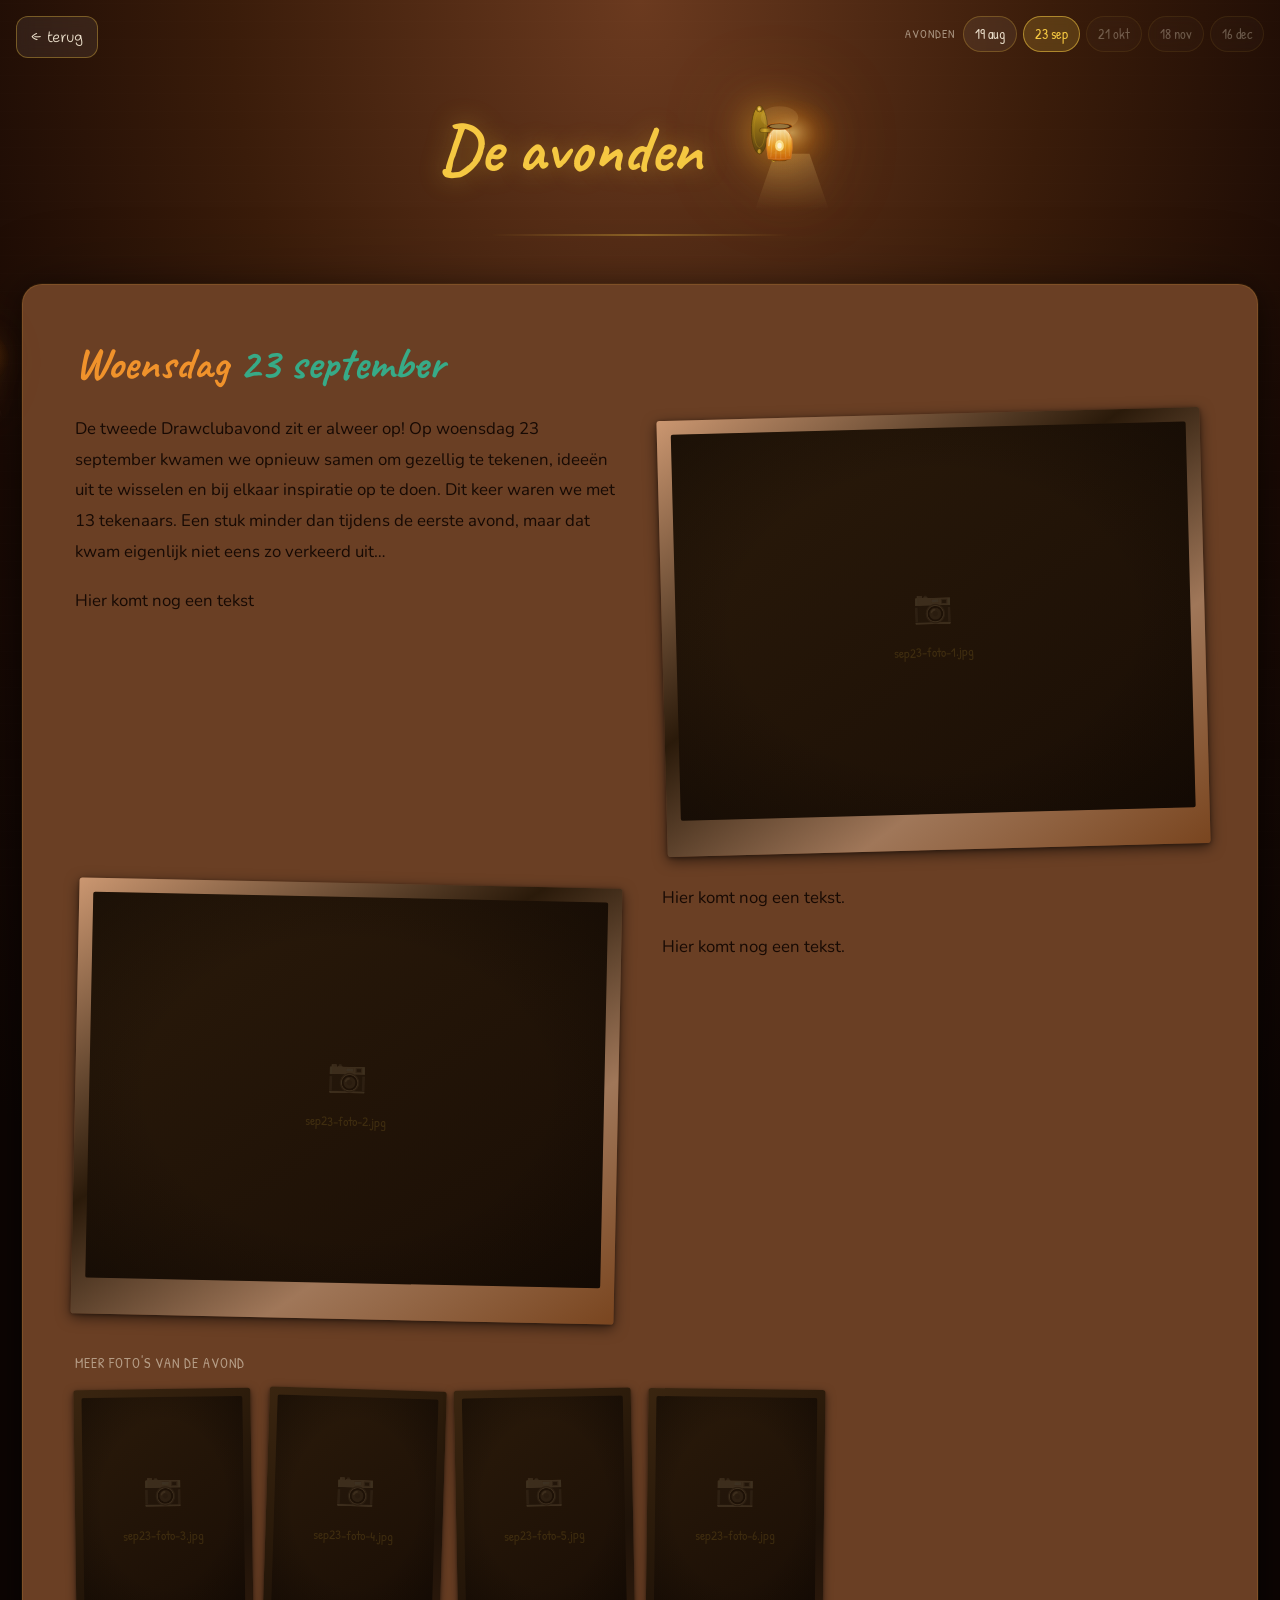
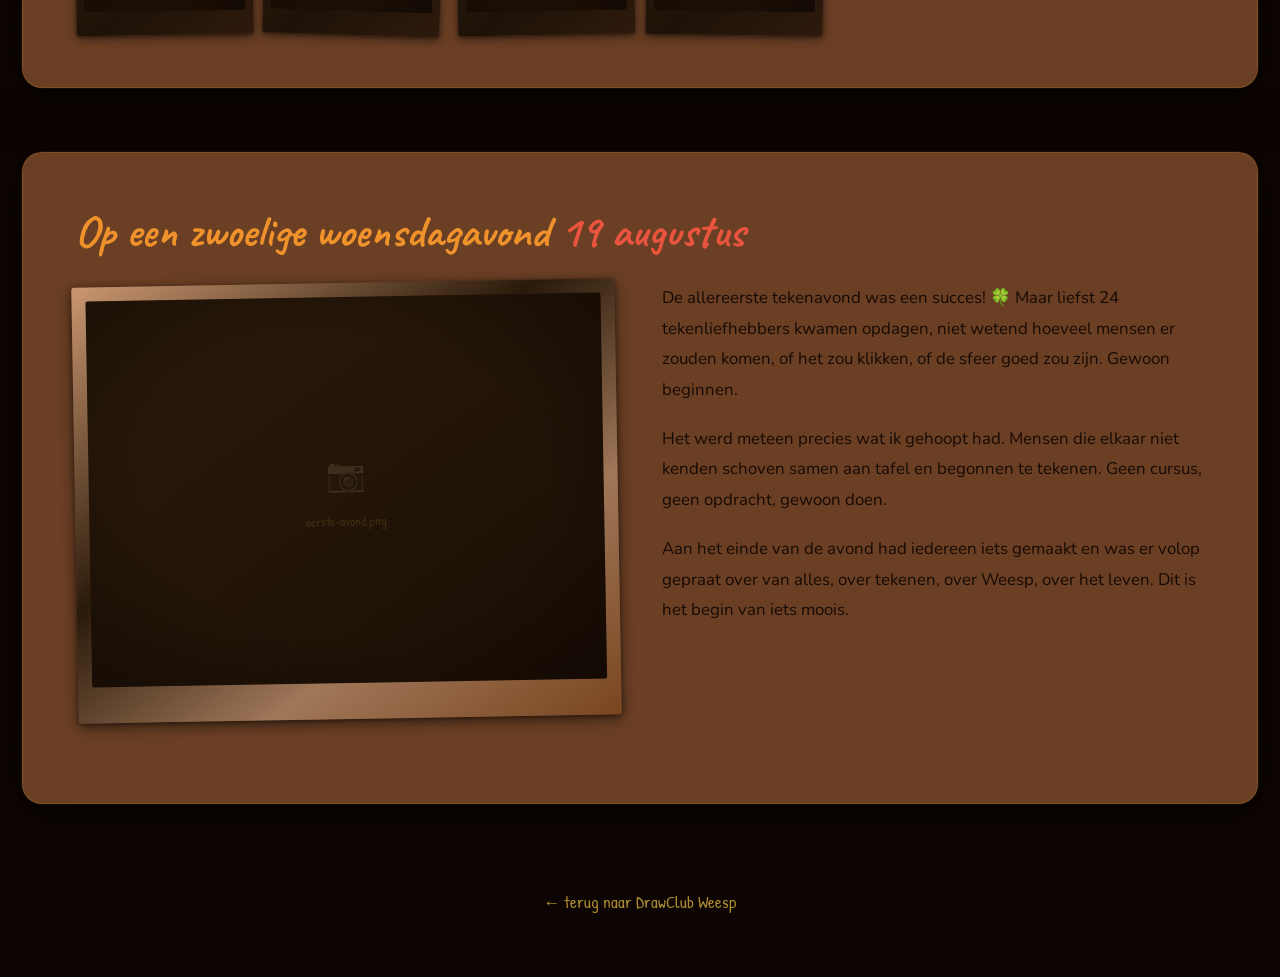
==== avonden.html @ 23e39ab0 "tekst effe niet publish" ====
<!DOCTYPE html>
<html lang="nl">
<head>
  <meta charset="utf-8">
  <meta name="viewport" content="width=device-width, initial-scale=1">
  <title>De avonden — DrawClub Weesp</title>
  <link rel="preconnect" href="https://fonts.googleapis.com">
  <link rel="preconnect" href="https://fonts.gstatic.com" crossorigin>
  <link href="https://fonts.googleapis.com/css2?family=Caveat:wght@500;600;700&family=Patrick+Hand&family=Nunito:wght@400;600;700;800&family=Shantell+Sans:wght@300;400;600&display=swap" rel="stylesheet">
  <link rel="stylesheet" href="style.css">
</head>
<body class="avonden-pagina">

  <!-- terugknop uiterste linkerbovenhoek -->
  <a class="terug-btn" href="index.html">← terug</a>

  <!-- datum-navigatie rechtsboven -->
  <nav class="datum-nav" aria-label="Navigeer naar avond">
    <div class="datum-nav-label">avonden</div>
    <a class="datum-chip" href="#avond-aug19">19 aug</a>
    <a class="datum-chip actief" href="#avond-sep23">23 sep</a>
    <a class="datum-chip toekomst" href="#">21 okt</a>
    <a class="datum-chip toekomst" href="#">18 nov</a>
    <a class="datum-chip toekomst" href="#">16 dec</a>
  </nav>

  <!-- paginakop: titel links, lamp rechts -->
  <div class="wrap">
    <div class="pagina-kop">
      <div class="pagina-titel">
        <h1>De avonden</h1>
      </div>
      <div class="muurlamp-wrap">
        <svg width="160" height="220" viewBox="0 0 160 220" aria-hidden="true" fill="none" xmlns="http://www.w3.org/2000/svg">
          <defs>
            <radialGradient id="gloed" cx="50%" cy="45%" r="55%">
              <stop offset="0%"  stop-color="#FFD580" stop-opacity=".55"/>
              <stop offset="50%" stop-color="#C8640A" stop-opacity=".18"/>
              <stop offset="100%" stop-color="#6B2800" stop-opacity="0"/>
            </radialGradient>
            <linearGradient id="ambertop" x1="0" y1="0" x2="0" y2="1">
              <stop offset="0%"  stop-color="#FFF4CC" stop-opacity=".92"/>
              <stop offset="60%" stop-color="#F5A623" stop-opacity=".85"/>
              <stop offset="100%" stop-color="#C8640A" stop-opacity=".95"/>
            </linearGradient>
            <linearGradient id="messing" x1="0" y1="0" x2="1" y2="0">
              <stop offset="0%"  stop-color="#8B6914"/>
              <stop offset="40%" stop-color="#D4A82A"/>
              <stop offset="70%" stop-color="#A07820"/>
              <stop offset="100%" stop-color="#6B4F10"/>
            </linearGradient>
            <linearGradient id="messingV" x1="0" y1="0" x2="0" y2="1">
              <stop offset="0%"  stop-color="#C49A20"/>
              <stop offset="50%" stop-color="#8B6914"/>
              <stop offset="100%" stop-color="#5A4010"/>
            </linearGradient>
            <linearGradient id="bundel" x1="0" y1="0" x2="0" y2="1">
              <stop offset="0%"  stop-color="#FFD580" stop-opacity=".22"/>
              <stop offset="100%" stop-color="#FFD580" stop-opacity="0"/>
            </linearGradient>
            <filter id="glinstering" x="-10%" y="-10%" width="120%" height="120%">
              <feTurbulence type="fractalNoise" baseFrequency="0.9 0.4" numOctaves="3" result="noise"/>
              <feDisplacementMap in="SourceGraphic" in2="noise" scale="1.5" xChannelSelector="R" yChannelSelector="G"/>
            </filter>
          </defs>
          <ellipse cx="80" cy="90" rx="72" ry="58" fill="url(#gloed)" opacity=".9"/>
          <path d="M52 118 L20 210 L140 210 L108 118 Z" fill="url(#bundel)"/>
          <ellipse cx="28" cy="80" rx="13" ry="38" fill="url(#messingV)" stroke="#5A3E0A" stroke-width="1.2"/>
          <ellipse cx="28" cy="80" rx="9" ry="28" fill="none" stroke="#C49A20" stroke-width=".8" opacity=".6"/>
          <circle cx="28" cy="46" r="5" fill="url(#messing)" stroke="#5A3E0A" stroke-width="1"/>
          <circle cx="28" cy="46" r="2.5" fill="#FFD580" opacity=".7"/>
          <circle cx="28" cy="114" r="4" fill="url(#messing)" stroke="#5A3E0A" stroke-width="1"/>
          <rect x="28" y="77" width="22" height="7" rx="3.5" fill="url(#messing)" stroke="#5A3E0A" stroke-width=".8"/>
          <path d="M50 80 C62 80, 70 88, 70 100 C70 112, 62 118, 55 118" stroke="url(#messing)" stroke-width="8" stroke-linecap="round" fill="none"/>
          <path d="M50 80 C62 80, 70 88, 70 100 C70 112, 62 118, 55 118" stroke="#C49A20" stroke-width="3" stroke-linecap="round" fill="none" opacity=".5"/>
          <path d="M55 118 C50 118, 46 122, 48 126 C50 130, 56 128, 55 124" stroke="url(#messing)" stroke-width="5" stroke-linecap="round" fill="none"/>
          <rect x="48" y="115" width="24" height="14" rx="4" fill="url(#messingV)" stroke="#5A3E0A" stroke-width="1.2"/>
          <rect x="52" y="118" width="6" height="8" rx="1.5" fill="#A07820" opacity=".7"/>
          <rect x="62" y="118" width="6" height="8" rx="1.5" fill="#A07820" opacity=".7"/>
          <path d="M44 118 Q60 122 76 118 L78 126 Q60 132 42 126 Z" fill="#C8640A" stroke="#8B3E00" stroke-width=".8"/>
          <path d="M42 126 Q38 108, 40 94 Q45 78, 60 74 Q75 78, 80 94 Q82 108, 78 126 Z" fill="url(#ambertop)" stroke="#C8640A" stroke-width="1.2"/>
          <path d="M42 126 Q38 108, 40 94 Q45 78, 60 74 Q75 78, 80 94 Q82 108, 78 126 Z" fill="none" stroke="rgba(255,255,255,.25)" stroke-width=".6" filter="url(#glinstering)"/>
          <line x1="50" y1="76" x2="46" y2="124" stroke="rgba(255,255,255,.18)" stroke-width="1.2"/>
          <line x1="56" y1="74" x2="54" y2="126" stroke="rgba(255,255,255,.22)" stroke-width="1.2"/>
          <line x1="62" y1="74" x2="62" y2="126" stroke="rgba(255,255,255,.18)" stroke-width="1.2"/>
          <line x1="68" y1="75" x2="70" y2="125" stroke="rgba(255,255,255,.15)" stroke-width="1.2"/>
          <line x1="74" y1="78" x2="76" y2="122" stroke="rgba(255,255,255,.12)" stroke-width="1.2"/>
          <path d="M43 105 Q44 95 46 88" stroke="rgba(255,255,255,.45)" stroke-width="2" stroke-linecap="round"/>
          <ellipse cx="60" cy="105" rx="7" ry="9" fill="#FFF0A0" opacity=".75"/>
          <ellipse cx="60" cy="105" rx="3.5" ry="4.5" fill="#FFFFFF" opacity=".6"/>
          <ellipse cx="60" cy="74" rx="20" ry="5" fill="#3A1800" stroke="#C8640A" stroke-width="1"/>
          <ellipse cx="60" cy="74" rx="16" ry="3.5" fill="#FFE080" opacity=".4"/>
          <ellipse cx="60" cy="60" rx="30" ry="18" fill="#FFD580" opacity=".12"/>
        </svg>
      </div>
    </div>
  </div>
  <span class="divider"></span>

  <!-- ===== AVONDEN ===== -->
  <div class="wrap">

    <!-- ---- Avond 2: 23 september 2026 ---- -->
    <article class="avond-kaart" id="avond-sep23">

      <!-- zijlamp naast de kaart (buiten het vlak, alleen breed scherm) -->
      <div class="zijlamp">
        <svg width="120" height="165" viewBox="0 0 160 220" aria-hidden="true" fill="none" xmlns="http://www.w3.org/2000/svg">
          <defs>
            <radialGradient id="gloed2" cx="50%" cy="45%" r="55%">
              <stop offset="0%"  stop-color="#FFD580" stop-opacity=".5"/>
              <stop offset="50%" stop-color="#C8640A" stop-opacity=".16"/>
              <stop offset="100%" stop-color="#6B2800" stop-opacity="0"/>
            </radialGradient>
            <linearGradient id="ambertop2" x1="0" y1="0" x2="0" y2="1">
              <stop offset="0%"  stop-color="#FFF4CC" stop-opacity=".92"/>
              <stop offset="60%" stop-color="#F5A623" stop-opacity=".85"/>
              <stop offset="100%" stop-color="#C8640A" stop-opacity=".95"/>
            </linearGradient>
            <linearGradient id="messing2" x1="0" y1="0" x2="1" y2="0">
              <stop offset="0%"  stop-color="#8B6914"/>
              <stop offset="40%" stop-color="#D4A82A"/>
              <stop offset="70%" stop-color="#A07820"/>
              <stop offset="100%" stop-color="#6B4F10"/>
            </linearGradient>
            <linearGradient id="messingV2" x1="0" y1="0" x2="0" y2="1">
              <stop offset="0%"  stop-color="#C49A20"/>
              <stop offset="50%" stop-color="#8B6914"/>
              <stop offset="100%" stop-color="#5A4010"/>
            </linearGradient>
            <linearGradient id="bundel2" x1="0" y1="0" x2="0" y2="1">
              <stop offset="0%"  stop-color="#FFD580" stop-opacity=".2"/>
              <stop offset="100%" stop-color="#FFD580" stop-opacity="0"/>
            </linearGradient>
          </defs>
          <ellipse cx="80" cy="90" rx="72" ry="58" fill="url(#gloed2)" opacity=".9"/>
          <path d="M52 118 L20 210 L140 210 L108 118 Z" fill="url(#bundel2)"/>
          <ellipse cx="28" cy="80" rx="13" ry="38" fill="url(#messingV2)" stroke="#5A3E0A" stroke-width="1.2"/>
          <ellipse cx="28" cy="80" rx="9" ry="28" fill="none" stroke="#C49A20" stroke-width=".8" opacity=".6"/>
          <circle cx="28" cy="46" r="5" fill="url(#messing2)" stroke="#5A3E0A" stroke-width="1"/>
          <circle cx="28" cy="46" r="2.5" fill="#FFD580" opacity=".7"/>
          <circle cx="28" cy="114" r="4" fill="url(#messing2)" stroke="#5A3E0A" stroke-width="1"/>
          <rect x="28" y="77" width="22" height="7" rx="3.5" fill="url(#messing2)" stroke="#5A3E0A" stroke-width=".8"/>
          <path d="M50 80 C62 80, 70 88, 70 100 C70 112, 62 118, 55 118" stroke="url(#messing2)" stroke-width="8" stroke-linecap="round" fill="none"/>
          <path d="M50 80 C62 80, 70 88, 70 100 C70 112, 62 118, 55 118" stroke="#C49A20" stroke-width="3" stroke-linecap="round" fill="none" opacity=".5"/>
          <path d="M55 118 C50 118, 46 122, 48 126 C50 130, 56 128, 55 124" stroke="url(#messing2)" stroke-width="5" stroke-linecap="round" fill="none"/>
          <rect x="48" y="115" width="24" height="14" rx="4" fill="url(#messingV2)" stroke="#5A3E0A" stroke-width="1.2"/>
          <rect x="52" y="118" width="6" height="8" rx="1.5" fill="#A07820" opacity=".7"/>
          <rect x="62" y="118" width="6" height="8" rx="1.5" fill="#A07820" opacity=".7"/>
          <path d="M44 118 Q60 122 76 118 L78 126 Q60 132 42 126 Z" fill="#C8640A" stroke="#8B3E00" stroke-width=".8"/>
          <path d="M42 126 Q38 108, 40 94 Q45 78, 60 74 Q75 78, 80 94 Q82 108, 78 126 Z" fill="url(#ambertop2)" stroke="#C8640A" stroke-width="1.2"/>
          <line x1="50" y1="76" x2="46" y2="124" stroke="rgba(255,255,255,.18)" stroke-width="1.2"/>
          <line x1="56" y1="74" x2="54" y2="126" stroke="rgba(255,255,255,.22)" stroke-width="1.2"/>
          <line x1="62" y1="74" x2="62" y2="126" stroke="rgba(255,255,255,.18)" stroke-width="1.2"/>
          <line x1="68" y1="75" x2="70" y2="125" stroke="rgba(255,255,255,.15)" stroke-width="1.2"/>
          <path d="M43 105 Q44 95 46 88" stroke="rgba(255,255,255,.45)" stroke-width="2" stroke-linecap="round"/>
          <ellipse cx="60" cy="105" rx="7" ry="9" fill="#FFF0A0" opacity=".75"/>
          <ellipse cx="60" cy="105" rx="3.5" ry="4.5" fill="#FFFFFF" opacity=".6"/>
          <ellipse cx="60" cy="74" rx="20" ry="5" fill="#3A1800" stroke="#C8640A" stroke-width="1"/>
          <ellipse cx="60" cy="74" rx="16" ry="3.5" fill="#FFE080" opacity=".4"/>
          <ellipse cx="60" cy="60" rx="30" ry="18" fill="#FFD580" opacity=".12"/>
        </svg>
      </div>

      <h2 class="avond-datum">Woensdag <span style="color:#37AA87">23 september</span></h2>

      <!-- tekst links, foto rechts -->
      <div class="avond-rij foto-rechts">
        <div class="avond-tekst">
          <p>De tweede Drawclubavond zit er alweer op! Op woensdag 23 september kwamen we opnieuw samen om gezellig te tekenen, ideeën uit te wisselen en bij elkaar inspiratie op te doen. Dit keer waren we met 13 tekenaars. Een stuk minder dan tijdens de eerste avond, maar dat kwam eigenlijk niet eens zo verkeerd uit…</p>
          <p>Hier komt nog een tekst</p>
        </div>
        <div class="avond-foto-wrap" style="--r:-1.5deg">
          <div class="avond-foto-slot">
            <!-- <img src="afbeeldingen/sep23-foto-1.jpg" alt="23 september"> -->
            <span class="ph-icon">📷</span>
            <span class="ph-label">sep23-foto-1.jpg</span>
          </div>
        </div>
      </div>

      <!-- foto links, tekst rechts -->
      <div class="avond-rij foto-links">
        <div class="avond-foto-wrap" style="--r:1.2deg">
          <div class="avond-foto-slot">
            <!-- <img src="afbeeldingen/sep23-foto-2.jpg" alt="23 september"> -->
            <span class="ph-icon">📷</span>
            <span class="ph-label">sep23-foto-2.jpg</span>
          </div>
        </div>
        <div class="avond-tekst">
          <p>Hier komt nog een tekst.</p>
          <p>Hier komt nog een tekst.</p>
        </div>
      </div>

      <!-- extra foto's onderaan -->
      <div class="fotos-titel">meer foto's van de avond</div>
      <div class="fotos-grid">
        <div class="foto-wrap" style="--r:-0.8deg">
          <div class="foto-slot">
            <!-- <img src="afbeeldingen/sep23-foto-3.jpg" alt="Foto 3"> -->
            <span class="ph-icon">📷</span><span class="ph-label">sep23-foto-3.jpg</span>
          </div>
        </div>
        <div class="foto-wrap" style="--r:1.8deg">
          <div class="foto-slot">
            <!-- <img src="afbeeldingen/sep23-foto-4.jpg" alt="Foto 4"> -->
            <span class="ph-icon">📷</span><span class="ph-label">sep23-foto-4.jpg</span>
          </div>
        </div>
        <div class="foto-wrap" style="--r:-1.1deg">
          <div class="foto-slot">
            <!-- <img src="afbeeldingen/sep23-foto-5.jpg" alt="Foto 5"> -->
            <span class="ph-icon">📷</span><span class="ph-label">sep23-foto-5.jpg</span>
          </div>
        </div>
        <div class="foto-wrap" style="--r:0.7deg">
          <div class="foto-slot">
            <!-- <img src="afbeeldingen/sep23-foto-6.jpg" alt="Foto 6"> -->
            <span class="ph-icon">📷</span><span class="ph-label">sep23-foto-6.jpg</span>
          </div>
        </div>
      </div>
    </article>

    <!-- ---- Avond 1: 19 augustus 2026 ---- -->
    <article class="avond-kaart" id="avond-aug19">

      <h2 class="avond-datum">Op een zwoelige woensdagavond <span class="datum-accent">19 augustus</span></h2>

      <!-- foto links, tekst rechts -->
      <div class="avond-rij foto-links">
        <div class="avond-foto-wrap" style="--r:-1deg">
          <div class="avond-foto-slot">
            <!-- <img src="afbeeldingen/eerste-avond.png" alt="De eerste tekenavond"> -->
            <span class="ph-icon">📷</span>
            <span class="ph-label">eerste-avond.png</span>
          </div>
        </div>
        <div class="avond-tekst">
          <p>De allereerste tekenavond was een succes! 🍀 Maar liefst 24 tekenliefhebbers kwamen opdagen, niet wetend hoeveel mensen er zouden komen, of het zou klikken, of de sfeer goed zou zijn. Gewoon beginnen.</p>
          <p>Het werd meteen precies wat ik gehoopt had. Mensen die elkaar niet kenden schoven samen aan tafel en begonnen te tekenen. Geen cursus, geen opdracht, gewoon doen.</p>
          <p>Aan het einde van de avond had iedereen iets gemaakt en was er volop gepraat over van alles, over tekenen, over Weesp, over het leven. Dit is het begin van iets moois.</p>
        </div>
      </div>

    </article>

  </div><!-- /wrap -->

  <footer>
    <a href="index.html">← terug naar DrawClub Weesp</a>
  </footer>

</body>
</html>
---- style.css ----
:root{
    --paper:#F2EEE4;
    --paper-sheet:#FBF8F1;
    --ink:#2A2622;
    --ink-soft:#5b534b;
    --tape:rgba(236,217,168,.62);
    --tape-edge:rgba(199,176,124,.55);
    --coral:#E8543E;
    --mustard:#F2B33D;
    --teal:#2FA39A;
    --blueberry:#4E63C8;
    --tafel:#7A4B21;
    --berry:#D8568C;
    --Weesperblauw:#0036A7;
    --shadow:0 10px 24px rgba(42,38,34,.14), 0 2px 6px rgba(42,38,34,.10);
  }

  *{box-sizing:border-box}
  html{scroll-behavior:smooth}
  body{
    margin:0;
    background:var(--paper);
    background-image:
      radial-gradient(circle at 1px 1px, rgba(42,38,34,.05) 1px, transparent 0);
    background-size:22px 22px;
    color:var(--ink);
    font-family:"Nunito",system-ui,sans-serif;
    font-size:18px;
    line-height:1.6;
    -webkit-font-smoothing:antialiased;
    overflow-x:hidden;
  }

  .wrap{max-width:1080px;margin:0 auto;padding:0 22px}

  /* ---------- hero ---------- */
  .hero{position:relative;padding:64px 0 40px;text-align:center}
  .eyebrow{
    font-family:"Patrick Hand",cursive;
    font-size:1.05rem;letter-spacing:.04em;color:var(--ink-soft);
    transform:rotate(-2deg);display:inline-block;margin-bottom:4px;
  }
  .title{
    font-family:"Caveat",cursive;
    font-weight:700;
    font-size:clamp(4rem,16vw,9rem);
    line-height:.9;
    margin:0;
    letter-spacing:-.01em;
  }
  .title .a{color:var(--coral)}
  .title .b{color:var(--ink)}
  .title .c{color:var(--teal)}
  .title .wsp{color:var(--Weesperblauw)}
  .tagline{
    font-family:"Nunito",sans-serif;font-weight:600;
    font-size:clamp(1.05rem,2.6vw,1.45rem);
    color:var(--ink-soft);
    max-width:60ch;margin:14px auto 0;padding-bottom:30px;
  }
  .tagline-18{
    font-family:"Shantell Sans",cursive;
    font-weight:600;
    font-variation-settings:"BNCE" 1, "INFM" 1;
    font-size:clamp(.95rem,2.2vw,1.25rem);
    color:var(--Weesperblauw);
    white-space:nowrap;
  }
  .scribble-underline{display:block;width:min(620px,88vw);height:18px;margin:6px auto 0}

  .cta-row{margin-top:0;display:flex;gap:14px;justify-content:center;flex-wrap:wrap}
  .btn{
    font-family:"Shantell Sans",cursive;font-size:1rem;font-variation-settings:"BNCE" 0,"INFM" 1;font-weight:300;
    border:2.5px solid var(--ink);
    background:var(--paper-sheet);
    color:var(--ink);
    padding:9px 16px;border-radius:14px;cursor:pointer;
    box-shadow:3px 3px 0 var(--ink);
    transition:transform .12s ease, box-shadow .12s ease;
    text-decoration:none;display:inline-block;
  }
  .btn:hover,.btn:focus-visible{transform:translate(-2px,-2px);box-shadow:5px 5px 0 var(--ink);outline:none}
  .btn:active{transform:translate(1px,1px);box-shadow:1px 1px 0 var(--ink)}
  .btn.fill{background:var(--mustard)}
  .btn.fill-mustard{background:var(--mustard);color:var(--ink)}
  .btn.fill-teal{background:var(--teal);color:var(--paper-sheet);border-color:var(--ink)}
  .btn.fill-tafel{background:var(--tafel);color:#FBF8F1;border-color:#3D2208;box-shadow:3px 3px 0 #3D2208}

  /* floating doodles around hero */
  .doodle{position:absolute;pointer-events:none;opacity:.92;height:auto;filter:drop-shadow(2px 3px 0 rgba(42,38,34,.10))}
  .d1{top:38px;left:4%;width:96px;transform:rotate(-8deg)}
  .d2{top:90px;right:5%;width:104px;transform:rotate(9deg)}
  .d3{top:240px;left:7%;width:86px;transform:rotate(6deg)}
  .d4{top:210px;right:8%;width:92px;transform:rotate(-7deg)}
  .d5{top:420px;left:14%;width:70px;transform:rotate(-14deg)}
  .d6{top:430px;right:15%;width:78px;transform:rotate(11deg)}
  @media(max-width:760px){
    .d3,.d4,.d5,.d6{display:none}
    .d1{width:64px;top:14px;left:2%}
    .d2{width:70px;top:30px;right:2%}
  }

  /* ---------- de avond ---------- */
  .avond{position:relative;margin:46px 0 10px}
  .card-note{
    background:var(--paper-sheet);
    border:2px solid var(--ink);
    border-radius:18px;
    box-shadow:var(--shadow);
    padding:30px clamp(20px,4vw,44px);
    position:relative;
  }
  .card-note::before{
    content:"";position:absolute;left:50%;top:-15px;transform:translateX(-50%) rotate(-3deg);
    width:120px;height:30px;background:var(--tape);border:1px dashed var(--tape-edge);border-radius:3px;
  }
  /* de oude kaart als achtergrond van "De avond" (lichte sluier = leesbaar) */
  .avond h2{
    font-family:"Caveat",cursive;font-weight:700;font-size:clamp(2.4rem,6vw,3.4rem);
    margin:.1em 0 .1em;text-align:center;
  }
  .avond p.lead{text-align:center;max-width:46ch;margin:0 auto 22px;color:var(--ink-soft);font-weight:600}
  .facts{display:grid;grid-template-columns:repeat(3,1fr);gap:18px;margin-top:10px;align-items:stretch}
  .facts.facts-2{grid-template-columns:repeat(2,1fr)}
  @media(max-width:768px){.facts.facts-2{grid-template-columns:1fr}}
  .cta-row .btn:last-child{flex-basis:100%;text-align:center}
  .fact{
    border:2px dashed var(--ink);border-radius:16px;padding:20px 18px 18px;background:var(--paper);
    transform:rotate(var(--rot,0deg));display:flex;flex-direction:column;
  }
  .fact:nth-child(1){--rot:-1deg}
  .fact:nth-child(2){--rot:.6deg}
  .fact:nth-child(3){--rot:-.6deg}
  .fact .ico{font-size:1.8rem;line-height:1}
  .ico-img{display:block;width:48px;height:48px;object-fit:contain}
  .fact .note{font-family:"Patrick Hand",cursive;color:var(--ink-soft);font-size:1rem;margin-top:4px}
  .fact h3{font-family:"Patrick Hand",cursive;font-size:1.45rem;margin:8px 0 4px}
  .fact .val{font-weight:800;font-size:1.1rem}
  .fact .next{font-family:"Patrick Hand",cursive;font-size:1rem;color:var(--coral);margin-top:6px}
  .fact .hint{font-size:.84rem;color:var(--ink-soft);margin-top:auto;padding-top:10px}

  /* foto-vlak in Waar en Meenemen */
  .fact-foto{display:block;width:100%;height:auto;border-radius:10px;margin:12px 0 4px}

  /* ---------- compacte kalender (past in het vakje) ---------- */
  .cal{width:100%;margin:12px auto 2px}
  .cal-head{display:flex;align-items:center;justify-content:space-between;margin-bottom:6px}
  .cal-title{font-family:"Patrick Hand",cursive;font-size:1rem;text-transform:capitalize}
  .cal-nav{
    font-family:"Patrick Hand",cursive;font-size:1rem;line-height:1;
    width:26px;height:26px;border:2px solid var(--ink);border-radius:8px;background:var(--paper);
    cursor:pointer;color:var(--ink);padding:0;
  }
  .cal-nav:hover,.cal-nav:focus-visible{background:var(--mustard);outline:none}
  .cal-grid{display:grid;grid-template-columns:repeat(7,1fr);gap:2px}
  .cal-dow{font-family:"Nunito";font-weight:700;font-size:.6rem;text-transform:uppercase;
    color:var(--ink-soft);text-align:center;padding-bottom:1px}
  .cal-cell{
    aspect-ratio:1/1;display:grid;place-items:center;font-weight:700;font-size:.72rem;
    border-radius:50%;color:var(--ink);
  }
  .cal-cell.blank{visibility:hidden}
  .cal-cell.club{color:var(--ink);background:url("afbeeldingen/cirkel.svg") center/100% no-repeat, rgba(232,84,62,.18)}
  .cal-cell.today{background:url("afbeeldingen/krans.svg") center/110% no-repeat;color:var(--ink)}
  .cal-cell.club.today{background:url("afbeeldingen/krans.svg") center/110% no-repeat, url("afbeeldingen/cirkel.svg") center/100% no-repeat, rgba(232,84,62,.18)}
  .cal-legend{display:flex;align-items:center;gap:8px;margin-top:12px;
    font-family:"Patrick Hand",cursive;font-size:1.05rem;color:var(--ink-soft)}
  .cal-legend .dot-club{width:22px;height:22px;border-radius:50%;background:rgba(232,84,62,.20);border:2.5px solid var(--coral)}

  /* ---------- over Weesp ---------- */
  .weesp{margin:46px 0 10px}
  .weesp-card{
    position:relative;margin:0;border:2px solid var(--ink);border-radius:16px;overflow:hidden;
    box-shadow:var(--shadow);cursor:zoom-in;
    /* de hele kaart blijft zichtbaar (contain); lege randen krijgen de papierkleur */
    background:var(--paper) center/contain no-repeat;
    background-image:url("afbeeldingen/weesp-atlas-van-loon.jpg");
    min-height:clamp(420px,52vw,580px);
    display:flex;align-items:center;justify-content:center;
    padding:26px 20px 44px;
    transition:box-shadow .18s ease, transform .18s ease;
  }
  .weesp-card::before{
    content:"";position:absolute;left:50%;top:-13px;transform:translateX(-50%) rotate(-3deg);
    width:120px;height:26px;background:var(--tape);border:1px dashed var(--tape-edge);border-radius:3px;z-index:2;
  }
  .weesp-card:hover,.weesp-card:focus-visible{box-shadow:0 16px 34px rgba(42,38,34,.22);outline:none}
  .weesp-card:focus-visible{box-shadow:0 0 0 3px var(--coral),var(--shadow)}

  /* doorzichtig vlak achter de tekst, zodat alles leesbaar blijft */
  .weesp-overlay{
    position:relative;z-index:1;max-width:42ch;width:100%;
    background:rgba(251,248,241,.88);
    border:2px solid var(--ink);border-radius:14px;
    box-shadow:0 6px 18px rgba(42,38,34,.18);
    padding:22px 24px 24px;text-align:center;
  }
  .weesp-head{display:flex;align-items:center;justify-content:center;gap:6px;flex-wrap:wrap}
  .weesp-head h2{font-family:"Caveat",cursive;font-weight:700;font-size:clamp(2.2rem,5.5vw,3.2rem);margin:0}
  .weesp-head .wp{color:var(--teal)}
  .b1355{width:150px;height:auto;flex:0 0 auto;margin-top:-4px}
  .weesp-text{margin:12px 0 0;color:var(--ink);font-weight:600}
  .weesp-cap{
    position:absolute;left:0;right:0;bottom:0;z-index:1;
    background:rgba(42,38,34,.55);color:var(--paper-sheet);
    font-family:"Patrick Hand",cursive;font-size:.9rem;text-align:center;padding:6px 10px;
  }
  @media(max-width:540px){ .b1355{width:120px} .weesp-overlay{padding:18px 16px 20px} }


  /* Waar?-sectietitel */
  .waar-sectie-titel{background:var(--paper);padding:22px 0 4px}
  .waar-hoofd{font-family:"Caveat",cursive;font-weight:700;font-size:clamp(2.4rem,6vw,3.4rem);
    text-align:center;margin:0;color:var(--coral)}

  /* ---------- volle-breedte plattegrond van Weesp ---------- */
  .kaart-vol{margin:0}
  .plattegrond{position:relative;margin:0;width:100%;line-height:0}
  .plattegrond img{display:block;width:100%;height:auto}
  .waar-adres{
    position:absolute;right:16%;top:42%;transform:translateY(-50%) rotate(-2deg);max-width:30%;
    background:rgba(251,248,241,.70);border:2px solid var(--ink);border-radius:10px;
    box-shadow:0 4px 14px rgba(42,38,34,.28);padding:8px 14px;line-height:1.3;
    font-family:"Patrick Hand",cursive;font-size:clamp(.8rem,1.9vw,1.35rem);color:var(--Weesperblauw);
  }
  .weesp-tekst{text-align:center;margin:26px auto 0;max-width:90ch;width:100%;padding:0 clamp(16px,4vw,60px)}
  .weesp-tekst h2{font-family:"Caveat",cursive;font-weight:700;font-size:clamp(2.2rem,6vw,3.2rem);margin:0 0 6px}
  .weesp-tekst .wp{color:var(--Weesperblauw)}
  .weesp-tekst p{color:var(--ink-soft);font-weight:600;margin:0;max-width:80ch}
  @media(max-width:540px){ .waar-adres{font-size:.78rem;padding:5px 9px;max-width:46%} }

/* ---------- eerste avond ---------- */
.eerste-avond{margin:46px 0 10px;text-align:center}
.eerste-avond-titel{
  font-family:"Caveat",cursive;font-weight:700;
  font-size:clamp(2rem,5vw,3rem);
  margin:0 0 24px;
}
.datum-groen{color:#2D6A4F}
.eerste-avond-tekst{max-width:80ch;margin:0 auto 24px;color:var(--ink-soft);font-weight:600;text-align:center}
.eerste-avond-foto{max-width:800px;margin:0 auto}
.eerste-avond-foto img{display:block;width:100%;height:auto;border-radius:14px;box-shadow:var(--shadow)}


  /* ---------- prikbord ---------- */
  #prikbord .wrap{max-width:1200px}
  .board-head{margin:60px 0 6px;text-align:center;position:relative}
  .board-head h2{
    font-family:"Caveat",cursive;font-weight:700;font-size:clamp(2.6rem,7vw,4rem);margin:0;color:var(--berry);
  }
  .board-head p{margin:.2em auto 0;color:var(--ink-soft);font-weight:600;max-width:48ch}

  .board{
    position:relative;margin:26px 0 10px;padding:26px 18px 34px;border-radius:20px;
    background:
      repeating-linear-gradient(45deg, rgba(42,38,34,.025) 0 14px, transparent 14px 28px),
      #e7dcc6;
    border:2px solid #cdb793;
    box-shadow:inset 0 2px 14px rgba(42,38,34,.12);
    min-height:160px;
  }
  .pins{display:grid;grid-template-columns:repeat(auto-fill,minmax(190px,1fr));gap:32px 24px;justify-items:center;align-items:start}
  .pin{
    width:100%;max-width:200px;background:var(--paper-sheet);border:1px solid rgba(42,38,34,.18);
    border-radius:6px;padding:10px 10px 8px;box-shadow:var(--shadow);
    transform:rotate(var(--r,0deg));position:relative;
    transition:transform .18s ease, box-shadow .18s ease;
  }
  .pin::before{
    content:"";position:absolute;left:50%;top:-12px;transform:translateX(-50%) rotate(var(--tr,-4deg));
    width:64px;height:24px;background:var(--tape);border-radius:2px;
    box-shadow:0 1px 2px rgba(42,38,34,.18);
  }
  .pin:hover,.pin:focus-within{transform:rotate(0deg) translateY(-4px) scale(1.02);box-shadow:0 16px 30px rgba(42,38,34,.2);z-index:3}
  .pin img,.pin svg{width:100%;height:auto;display:block;border-radius:3px;background:var(--paper-sheet)}
  .pin .who{font-family:"Patrick Hand",cursive;font-size:1.05rem;text-align:center;margin-top:8px;color:var(--ink)}
  .pin .who small{display:block;font-family:"Nunito";font-weight:600;font-size:.7rem;color:var(--ink-soft)}
  .empty{font-family:"Patrick Hand",cursive;color:#6d5f44;font-size:1.25rem;text-align:center;width:100%;padding:24px 10px}

  /* ---------- teken-pad ---------- */
  .studio{margin:54px 0 30px}
  .studio h2{
    font-family:"Caveat",cursive;font-weight:700;font-size:clamp(2.2rem,6vw,3.2rem);
    text-align:center;margin:0 0 4px;color:var(--blueberry);
  }
  .studio .sub{text-align:center;color:var(--ink-soft);font-weight:600;margin:0 auto 22px;max-width:44ch}
  .pad{
    background:var(--paper-sheet);border:2px solid var(--ink);border-radius:18px;
    box-shadow:var(--shadow);padding:18px;max-width:520px;margin:0 auto;
  }
  .canvas-frame{
    border:2px dashed var(--ink);border-radius:12px;overflow:hidden;background:var(--paper-sheet);
    aspect-ratio:38/28;position:relative;
  }
  #pad{width:100%;height:100%;display:block;touch-action:none;cursor:crosshair}
  .tools{display:flex;flex-direction:column;gap:12px;align-items:center;margin-top:14px}
  .swatches{display:flex;flex-wrap:wrap;gap:8px;justify-content:center;max-width:100%}
  .tools-rij{display:flex;flex-wrap:wrap;gap:10px 14px;align-items:center;justify-content:center}
  .swatch{
    width:30px;height:30px;border-radius:50%;border:2px solid rgba(42,38,34,.35);cursor:pointer;
    transition:transform .1s ease;
  }
  .swatch[aria-pressed="true"]{border-color:var(--ink);transform:scale(1.15);box-shadow:0 0 0 2px var(--paper-sheet),0 0 0 4px var(--ink)}
  .sizes{display:flex;gap:8px;align-items:center}
  .sizebtn{
    width:34px;height:34px;border-radius:10px;border:2px solid var(--ink);background:var(--paper);
    display:grid;place-items:center;cursor:pointer;
  }
  .sizebtn[aria-pressed="true"]{background:var(--mustard)}
  .sizebtn .dot{background:var(--ink);border-radius:50%}
  .toolbtn{
    font-family:"Patrick Hand",cursive;font-size:1rem;border:2px solid var(--ink);background:var(--paper);
    border-radius:10px;padding:6px 12px;cursor:pointer;
  }
  .toolbtn[aria-pressed="true"]{background:var(--coral);color:var(--paper-sheet)}
  .name-row{display:flex;gap:10px;margin-top:14px;flex-wrap:wrap}
  .name-row input{
    flex:1;min-width:160px;font-family:"Patrick Hand",cursive;font-size:1.1rem;
    border:2px solid var(--ink);border-radius:10px;padding:9px 12px;background:var(--paper);color:var(--ink);
  }
  .name-row input:focus-visible{outline:3px solid var(--blueberry);outline-offset:1px}
  .hang{
    font-family:"Patrick Hand",cursive;font-size:1.15rem;background:var(--teal);color:var(--paper-sheet);
    border:2.5px solid var(--ink);border-radius:12px;padding:9px 20px;cursor:pointer;box-shadow:3px 3px 0 var(--ink);
    transition:transform .12s ease, box-shadow .12s ease;
  }
  .hang:hover,.hang:focus-visible{transform:translate(-2px,-2px);box-shadow:5px 5px 0 var(--ink);outline:none}
  .hang:active{transform:translate(1px,1px);box-shadow:1px 1px 0 var(--ink)}
  .shared-note{font-size:.8rem;color:var(--ink-soft);text-align:center;margin-top:12px}
  .toast{
    position:fixed;left:50%;bottom:26px;transform:translateX(-50%) translateY(20px);
    background:var(--ink);color:var(--paper-sheet);font-family:"Patrick Hand",cursive;font-size:1.1rem;
    padding:11px 20px;border-radius:12px;box-shadow:var(--shadow);opacity:0;pointer-events:none;
    transition:opacity .25s ease, transform .25s ease;z-index:50;
  }
  .toast.show{opacity:1;transform:translateX(-50%) translateY(0)}

  footer{text-align:center;padding:30px 0 50px;color:var(--ink-soft);font-family:"Patrick Hand",cursive;font-size:1.05rem}
  footer .heart{color:var(--coral)}

  /* ---------- vergroot-weergave (lightbox) ---------- */
  .pin{cursor:zoom-in}
  .lightbox{
    position:fixed;inset:0;z-index:60;display:flex;align-items:center;justify-content:center;
    padding:24px;background:rgba(42,38,34,.62);backdrop-filter:blur(2px);
  }
  .lightbox[hidden]{display:none}
  .lightbox-card{
    position:relative;background:var(--paper-sheet);border:2px solid var(--ink);border-radius:14px;
    box-shadow:0 24px 60px rgba(42,38,34,.45);padding:18px 18px 16px;
    max-width:min(560px,92vw);width:auto;
  }
  .lightbox-art{display:flex;justify-content:center}
  .lightbox-art img,.lightbox-art svg{
    display:block;width:100%;height:auto;max-height:70vh;border-radius:6px;background:var(--paper-sheet);
  }
  .lightbox-name{font-family:"Patrick Hand",cursive;font-size:1.3rem;text-align:center;margin-top:12px;color:var(--ink)}
  .lightbox-dl{
    display:inline-block;margin:10px auto 0;font-family:"Patrick Hand",cursive;font-size:1rem;
    color:var(--ink);text-decoration:underline;text-underline-offset:3px;cursor:pointer;
  }
  .lightbox-card{display:flex;flex-direction:column;align-items:center}
  .lightbox-close{
    position:absolute;top:-14px;right:-14px;width:38px;height:38px;border-radius:50%;
    border:2px solid var(--ink);background:var(--mustard);color:var(--ink);
    font-family:"Patrick Hand",cursive;font-size:1.1rem;cursor:pointer;box-shadow:2px 2px 0 var(--ink);
  }
  .lightbox-close:hover,.lightbox-close:focus-visible{transform:translate(-1px,-1px);box-shadow:3px 3px 0 var(--ink);outline:none}

  /* entrance animation */
  @keyframes settle{from{opacity:0;transform:translateY(10px) rotate(var(--rot-from,-6deg)) scale(.96)}}
  .doodle, .title, .tagline, .cta-row{animation:settle .6s cubic-bezier(.2,.8,.2,1) both}
  .title{animation-delay:.05s}
  .tagline{animation-delay:.18s}
  .cta-row{animation-delay:.28s}
  .d1{animation-delay:.34s;--rot-from:-8deg}
  .d2{animation-delay:.40s;--rot-from:9deg}
  .d3{animation-delay:.46s;--rot-from:6deg}
  .d4{animation-delay:.52s;--rot-from:-7deg}
  .d5{animation-delay:.58s;--rot-from:-14deg}
  .d6{animation-delay:.62s;--rot-from:11deg}

  @media(prefers-reduced-motion:reduce){
    *{animation:none!important;scroll-behavior:auto}
    .pin{transition:none}
  }

  /* ================================================================
   AVONDEN-PAGINA  (avonden.html — wordt gedeeld met index.html)
   ================================================================ */

:root{
  --Weesperblauw:#0036A7;
  --cafe-dark:#1A0D05;
  --cafe-mid:#3A1C0A;
  --cafe-warm:#6B3A1F;
  --lamp:#F5C842;
  --lamp-dim:rgba(245,200,66,.55);
  --kaart-bg:#6A3F24;
  --kaart-rand:rgba(200,140,50,.22);
  --tekst-warm:#E8DCC8;
  --tekst-zacht:rgba(232,220,200,.6);
}

body.avonden-pagina{
  background:
    radial-gradient(ellipse 80% 55% at 50% 0%, #6B3A1F 0%, #3A1C0A 40%, #1A0A04 70%, #0D0503 100%);
  color:var(--tekst-warm);
  line-height:1.7;
}
body.avonden-pagina::before{
  content:"";
  position:fixed;inset:0;z-index:0;pointer-events:none;
  background:
    repeating-linear-gradient(180deg, transparent 0 3px, rgba(255,255,255,.006) 3px 4px, transparent 4px 18px),
    repeating-linear-gradient(92deg, transparent 0 80px, rgba(255,255,255,.005) 80px 81px);
}

body.avonden-pagina .wrap{max-width:1400px}

/* ---- terugknop: uiterste linkerbovenhoek, transparant ---- */
.terug-btn{
  position:fixed;
  top:16px;left:16px;
  z-index:100;
  font-family:"Shantell Sans","Patrick Hand",cursive;font-size:.95rem;font-weight:300;
  border:1.5px solid rgba(245,200,66,.35);
  background:rgba(255,255,255,.07);
  color:var(--tekst-warm);
  padding:7px 14px;border-radius:12px;
  backdrop-filter:blur(8px);
  -webkit-backdrop-filter:blur(8px);
  box-shadow:none;
  transition:background .14s ease, border-color .14s ease;
  text-decoration:none;display:inline-block;
}
.terug-btn:hover{
  background:rgba(255,255,255,.13);
  border-color:rgba(245,200,66,.6);
}

/* ---- datum-navigatie rechtsboven ---- */
.datum-nav{
  position:fixed;
  top:16px;right:16px;
  z-index:100;
  display:flex;align-items:center;gap:6px;flex-wrap:wrap;justify-content:flex-end;
  max-width:calc(100vw - 180px);
}
.datum-nav-label{
  font-family:"Patrick Hand",cursive;font-size:.78rem;
  color:var(--tekst-zacht);text-transform:uppercase;letter-spacing:.08em;margin-right:2px;
}
.datum-chip{
  font-family:"Patrick Hand",cursive;font-size:.88rem;
  background:rgba(255,255,255,.06);
  border:1.5px solid rgba(245,200,66,.25);
  color:var(--tekst-warm);
  padding:5px 11px;border-radius:20px;
  text-decoration:none;
  backdrop-filter:blur(6px);
  -webkit-backdrop-filter:blur(6px);
  transition:background .14s ease, border-color .14s ease;
  white-space:nowrap;
}
.datum-chip:hover{background:rgba(245,200,66,.15);border-color:rgba(245,200,66,.55)}
.datum-chip.actief{background:rgba(245,200,66,.18);border-color:var(--lamp-dim);color:var(--lamp)}
.datum-chip.toekomst{opacity:.35;cursor:default;pointer-events:none}
@media(max-width:640px){.datum-nav{display:none}}

/* ---- paginakop: lamp rechts naast de titel ---- */
.pagina-kop{
  display:flex;
  align-items:center;
  justify-content:center;
  gap:clamp(16px,4vw,40px);
  padding:80px 0 0;
  position:relative;z-index:1;
}
.pagina-titel h1{
  font-family:"Caveat",cursive;font-weight:700;
  font-size:clamp(2.6rem,7vw,4.2rem);
  margin:0;
  color:var(--lamp);
  text-shadow:0 0 24px rgba(245,200,66,.35);
  line-height:1;
}
.muurlamp-wrap{
  flex:0 0 auto;
  position:relative;z-index:1;
  line-height:0;
}
.muurlamp-wrap svg{
  width:100px;height:auto;
  filter:drop-shadow(0 0 18px rgba(245,180,50,.6)) drop-shadow(0 0 40px rgba(245,140,20,.3));
}
@media(max-width:480px){
  .pagina-kop{flex-direction:column;gap:8px;padding-top:64px}
  .muurlamp-wrap svg{width:72px}
}

/* ---- decoratieve lijn ---- */
.divider{
  display:block;width:min(300px,60vw);height:2px;
  background:linear-gradient(90deg, transparent, var(--lamp), transparent);
  margin:16px auto 48px;
  opacity:.35;
  position:relative;z-index:1;
}

/* ================================================================
   AVOND-KAART
   ================================================================ */
.avond-kaart{
  background:var(--kaart-bg);
  border:1.5px solid var(--kaart-rand);
  border-radius:20px;
  box-shadow:
    0 0 0 1px rgba(245,200,66,.05),
    0 8px 32px rgba(0,0,0,.55),
    0 0 80px rgba(0,0,0,.2);
  padding:clamp(28px,5vw,52px);
  margin-bottom:64px;
  position:relative;z-index:1;
  color:#170A04;
}

/* zijlamp naast de kaart (buiten het vlak) */
.zijlamp{
  position:absolute;
  left:-90px;
  top:28px;
  z-index:2;
  pointer-events:none;
}
.zijlamp svg{
  width:80px;height:auto;
  filter:drop-shadow(0 0 12px rgba(245,180,50,.5)) drop-shadow(0 0 26px rgba(200,100,10,.22));
}
@media(max-width:1080px){.zijlamp{display:none}}

/* ---- kaart-datum titel ---- */
.avond-datum{
  font-family:"Caveat",cursive;font-weight:700;
  font-size:clamp(1.9rem,5vw,2.8rem);
  color:#F0922B;   /* oranjiger dan de gele lamp-kleur */
  margin:0 0 24px;
  line-height:1.2;
}
.datum-accent{color:var(--coral)}

/* ---- tekst-foto rij: afwisselend links/rechts ---- */
.avond-rij{
  display:grid;
  grid-template-columns:1fr 1fr;
  gap:clamp(20px,4vw,44px);
  align-items:start;
  margin-bottom:32px;
}
.avond-rij.foto-rechts .avond-tekst{order:1}
.avond-rij.foto-rechts .avond-foto-wrap{order:2}
.avond-rij.foto-links  .avond-foto-wrap{order:1}
.avond-rij.foto-links  .avond-tekst{order:2}

@media(max-width:660px){
  .avond-rij{grid-template-columns:1fr}
  .avond-rij .avond-foto-wrap{order:0 !important}
  .avond-rij .avond-tekst{order:1 !important}
}

/* ---- tekst ---- */
.avond-tekst{
  font-size:1.05rem;
  line-height:1.82;
  color:#170A04;
}
.avond-tekst p{margin:0 0 1.1em}
.avond-tekst p:last-child{margin-bottom:0}

/* ---- passepartout foto ---- */
.avond-foto-wrap{
  background:linear-gradient(145deg, #cb9771 0%, #2A1A0A 40%, #A07759 70%, #79451f 100%);         /* crème passepartout */
  padding:14px 14px 36px 14px;  /* breed onderaan voor onderschrift-ruimte */
  border-radius:3px;
  box-shadow:
    0 4px 14px rgba(0,0,0,.55),
    0 1px 4px rgba(0,0,0,.4);
  transform:rotate(var(--r, 0deg));
  transition:transform .22s ease, box-shadow .22s ease;
  position:relative;
}
.avond-foto-wrap:hover{
  transform:rotate(0deg) translateY(-4px) scale(1.02);
  box-shadow:0 12px 30px rgba(0,0,0,.65), 0 2px 6px rgba(0,0,0,.4);
  z-index:2;
}
.avond-foto-slot{
  aspect-ratio:4/3;
  border-radius:2px;
  background:linear-gradient(145deg, #2a1a0a 0%, #1a0e05 100%);
  display:flex;flex-direction:column;align-items:center;justify-content:center;
  gap:8px;overflow:hidden;position:relative;
  font-family:"Patrick Hand",cursive;font-size:.9rem;color:rgba(245,200,66,.4);
}
.avond-foto-slot img{
  width:100%;height:100%;object-fit:cover;display:block;
  filter:sepia(.45) contrast(1.06) brightness(.97) saturate(.8);
  transition:filter .3s ease;
}
.avond-foto-slot:hover img{filter:sepia(.25) contrast(1.04) brightness(.99) saturate(.9)}
.avond-foto-slot::after{
  content:"";position:absolute;inset:0;
  background:radial-gradient(ellipse at center, transparent 55%, rgba(10,5,2,.45) 100%);
  pointer-events:none;
}
.avond-foto-slot::before{
  content:"";position:absolute;inset:0;z-index:1;pointer-events:none;
  background-image:url("data:image/svg+xml,%3Csvg xmlns='http://www.w3.org/2000/svg' width='200' height='200'%3E%3Cfilter id='n'%3E%3CfeTurbulence type='fractalNoise' baseFrequency='0.75' numOctaves='4' stitchTiles='stitch'/%3E%3CfeColorMatrix type='saturate' values='0'/%3E%3C/filter%3E%3Crect width='200' height='200' filter='url(%23n)' opacity='0.06'/%3E%3C/svg%3E");
  background-size:180px 180px;opacity:.5;mix-blend-mode:multiply;
}
.avond-foto-slot .ph-icon{font-size:2rem;opacity:.3;filter:sepia(1)}
.avond-foto-slot .ph-label{text-align:center;padding:0 10px;opacity:.35;font-size:.82rem}

/* ---- extra fotogalerij onderaan ---- */
.fotos-titel{
  font-family:"Patrick Hand",cursive;font-size:.9rem;
  color:var(--tekst-zacht);margin:32px 0 14px;
  text-transform:uppercase;letter-spacing:.07em;
}
.fotos-grid{
  display:grid;
  grid-template-columns:repeat(auto-fill, minmax(160px,1fr));
  gap:14px;
}
/* kleine foto's in de grid ook passepartout */
.foto-wrap{
  background:linear-gradient(145deg, #3A2510 0%, #2A1A0A 40%, #1E1208 70%, #2E1A0C 100%);
  padding:8px 8px 24px 8px;
  border-radius:3px;
  box-shadow:0 3px 10px rgba(0,0,0,.5), 0 1px 3px rgba(0,0,0,.35);
  transform:rotate(var(--r, 0deg));
  transition:transform .22s ease, box-shadow .22s ease;
}
.foto-wrap:hover{
  transform:rotate(0deg) translateY(-4px) scale(1.04);
  box-shadow:0 10px 24px rgba(0,0,0,.6), 0 2px 6px rgba(0,0,0,.4);
  z-index:2;
}
.foto-slot{
  aspect-ratio:3/4;border-radius:2px;
  background:linear-gradient(145deg, #2a1a0a 0%, #1a0e05 100%);
  display:flex;flex-direction:column;align-items:center;justify-content:center;
  gap:8px;overflow:hidden;position:relative;
  font-family:"Patrick Hand",cursive;font-size:.9rem;color:rgba(245,200,66,.4);
}
.foto-slot img{width:100%;height:100%;object-fit:cover;display:block;filter:sepia(.45) contrast(1.06) brightness(.97) saturate(.8)}
.foto-slot::after{content:"";position:absolute;inset:0;background:radial-gradient(ellipse at center, transparent 55%, rgba(10,5,2,.45) 100%);pointer-events:none}
.foto-slot::before{content:"";position:absolute;inset:0;z-index:1;pointer-events:none;background-image:url("data:image/svg+xml,%3Csvg xmlns='http://www.w3.org/2000/svg' width='200' height='200'%3E%3Cfilter id='n'%3E%3CfeTurbulence type='fractalNoise' baseFrequency='0.75' numOctaves='4' stitchTiles='stitch'/%3E%3CfeColorMatrix type='saturate' values='0'/%3E%3C/filter%3E%3Crect width='200' height='200' filter='url(%23n)' opacity='0.06'/%3E%3C/svg%3E");background-size:180px 180px;opacity:.5;mix-blend-mode:multiply}
.foto-slot .ph-icon{font-size:2rem;opacity:.3;filter:sepia(1)}
.foto-slot .ph-label{text-align:center;padding:0 10px;opacity:.35;font-size:.82rem}

/* ---- footer ---- */
body.avonden-pagina footer{color:rgba(232,220,200,.35);padding:20px 0 60px}
body.avonden-pagina footer a{color:var(--lamp);text-decoration:none;opacity:.7}
body.avonden-pagina footer a:hover{opacity:1;text-decoration:underline}

/* ---- animatie ---- */
@keyframes opkomen{from{opacity:0;transform:translateY(20px)}}
.avond-kaart{animation:opkomen .6s cubic-bezier(.2,.8,.2,1) both}
.avond-kaart:nth-child(1){animation-delay:.08s}
.avond-kaart:nth-child(2){animation-delay:.2s}

@media(max-width:540px){
  .fotos-grid{grid-template-columns:repeat(2,1fr);gap:10px}
  body.avonden-pagina .avond-kaart{padding:20px 16px 28px}
}
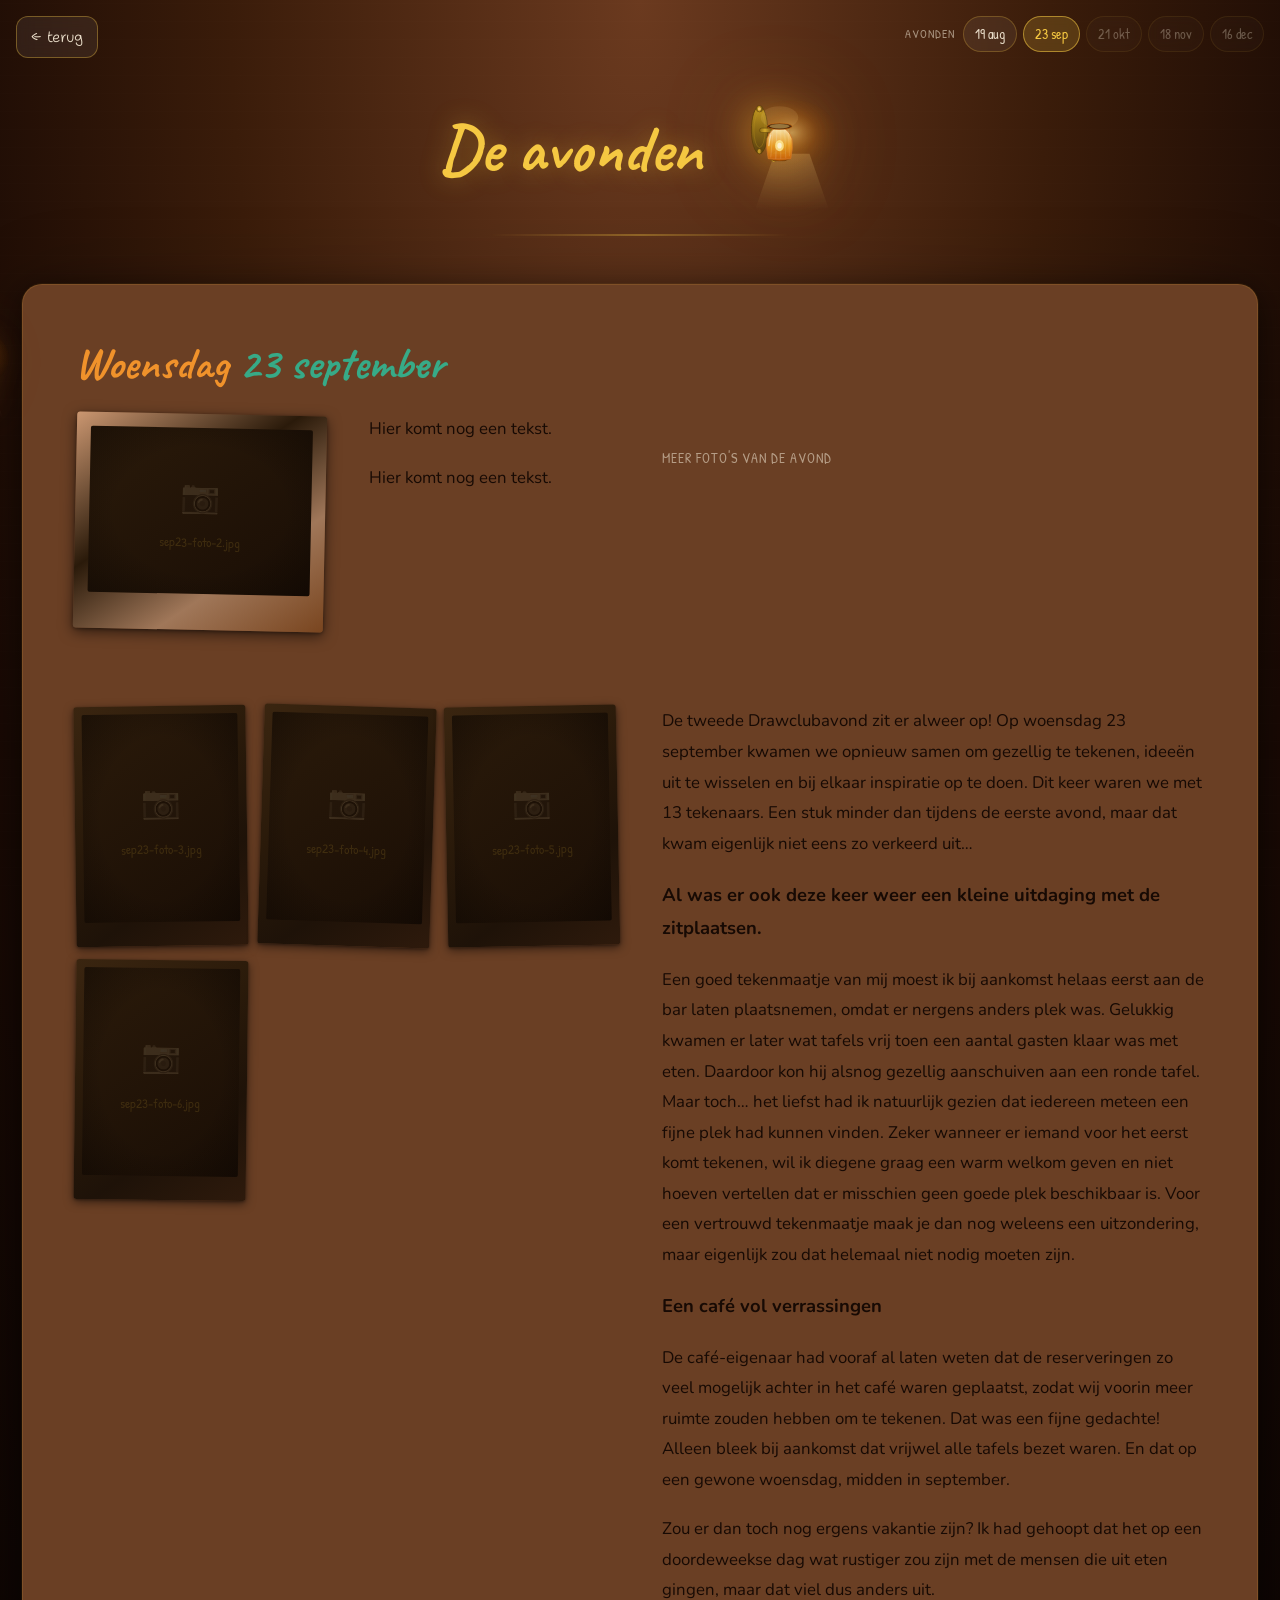
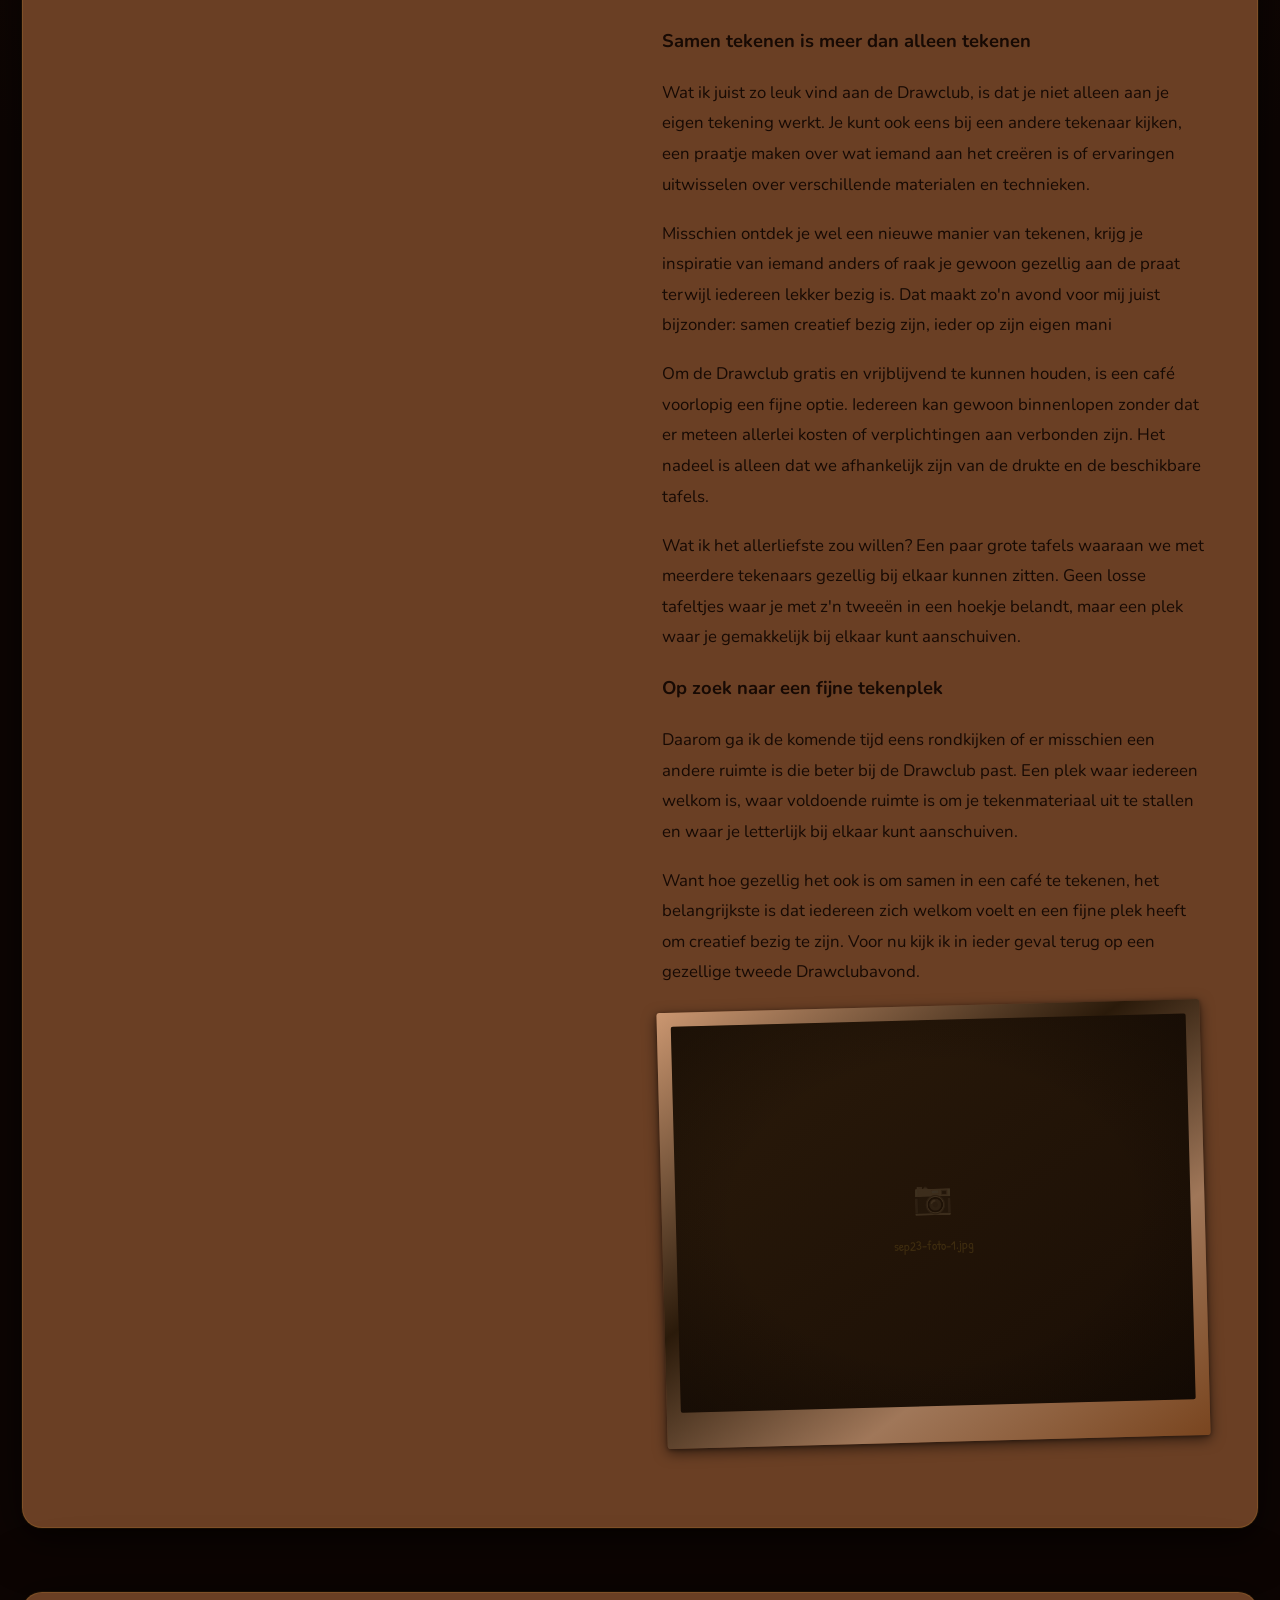
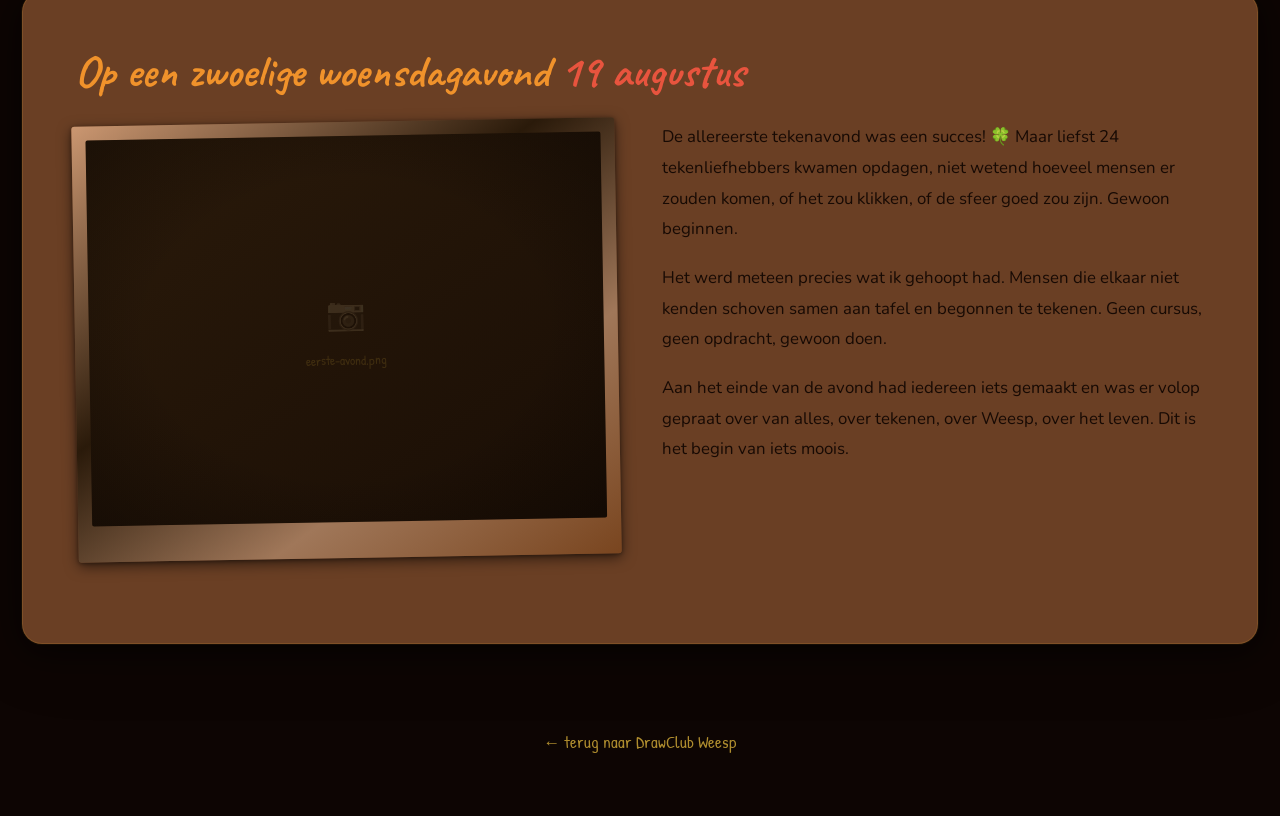
==== commit 94775373: "tekst toegevoegd bij 23" ====
--- a/avonden.html
+++ b/avonden.html
@@ -168,9 +168,21 @@
       <div class="avond-rij foto-rechts">
         <div class="avond-tekst">
           <p>De tweede Drawclubavond zit er alweer op! Op woensdag 23 september kwamen we opnieuw samen om gezellig te tekenen, ideeën uit te wisselen en bij elkaar inspiratie op te doen. Dit keer waren we met 13 tekenaars. Een stuk minder dan tijdens de eerste avond, maar dat kwam eigenlijk niet eens zo verkeerd uit…</p>
-          <p>Hier komt nog een tekst</p>
-        </div>
-        <div class="avond-foto-wrap" style="--r:-1.5deg">
+          <p class="alinea-kop">Al was er ook deze keer weer een kleine uitdaging met de zitplaatsen.</p>
+          <p>Een goed tekenmaatje van mij moest ik bij aankomst helaas eerst aan de bar laten plaatsnemen, omdat er nergens anders plek was. Gelukkig kwamen er later wat tafels vrij toen een aantal gasten klaar was met eten. Daardoor kon hij alsnog gezellig aanschuiven aan een ronde tafel.
+Maar toch… het liefst had ik natuurlijk gezien dat iedereen meteen een fijne plek had kunnen vinden. Zeker wanneer er iemand voor het eerst komt tekenen, wil ik diegene graag een warm welkom geven en niet hoeven vertellen dat er misschien geen goede plek beschikbaar is. Voor een vertrouwd tekenmaatje maak je dan nog weleens een uitzondering, maar eigenlijk zou dat helemaal niet nodig moeten zijn.</p>
+          <p class="alinea-kop">Een café vol verrassingen</p>
+          <p>De café-eigenaar had vooraf al laten weten dat de reserveringen zo veel mogelijk achter in het café waren geplaatst, zodat wij voorin meer ruimte zouden hebben om te tekenen. Dat was een fijne gedachte! Alleen bleek bij aankomst dat vrijwel alle tafels bezet waren. En dat op een gewone woensdag, midden in september.</p>
+          <p>Zou er dan toch nog ergens vakantie zijn? Ik had gehoopt dat het op een doordeweekse dag wat rustiger zou zijn met de mensen die uit eten gingen, maar dat viel dus anders uit.</p>
+          <p class="alinea-kop">Samen tekenen is meer dan alleen tekenen</p>
+          <p>Wat ik juist zo leuk vind aan de Drawclub, is dat je niet alleen aan je eigen tekening werkt. Je kunt ook eens bij een andere tekenaar kijken, een praatje maken over wat iemand aan het creëren is of ervaringen uitwisselen over verschillende materialen en technieken.</p>
+          <p>Misschien ontdek je wel een nieuwe manier van tekenen, krijg je inspiratie van iemand anders of raak je gewoon gezellig aan de praat terwijl iedereen lekker bezig is. Dat maakt zo'n avond voor mij juist bijzonder: samen creatief bezig zijn, ieder op zijn eigen mani</p>
+          <p>Om de Drawclub gratis en vrijblijvend te kunnen houden, is een café voorlopig een fijne optie. Iedereen kan gewoon binnenlopen zonder dat er meteen allerlei kosten of verplichtingen aan verbonden zijn. Het nadeel is alleen dat we afhankelijk zijn van de drukte en de beschikbare tafels.</p>
+          <p>Wat ik het allerliefste zou willen? Een paar grote tafels waaraan we met meerdere tekenaars gezellig bij elkaar kunnen zitten. Geen losse tafeltjes waar je met z'n tweeën in een hoekje belandt, maar een plek waar je gemakkelijk bij elkaar kunt aanschuiven.</p>
+          <p class="alinea-kop">Op zoek naar een fijne tekenplek</p>
+          <p>Daarom ga ik de komende tijd eens rondkijken of er misschien een andere ruimte is die beter bij de Drawclub past. Een plek waar iedereen welkom is, waar voldoende ruimte is om je tekenmateriaal uit te stallen en waar je letterlijk bij elkaar kunt aanschuiven.</p>
+          <p>Want hoe gezellig het ook is om samen in een café te tekenen, het belangrijkste is dat iedereen zich welkom voelt en een fijne plek heeft om creatief bezig te zijn. Voor nu kijk ik in ieder geval terug op een gezellige tweede Drawclubavond.</p>
+          <div class="avond-foto-wrap" style="--r:-1.5deg">
           <div class="avond-foto-slot">
             <!-- <img src="afbeeldingen/sep23-foto-1.jpg" alt="23 september"> -->
             <span class="ph-icon">📷</span>
--- a/style.css
+++ b/style.css
@@ -418,6 +418,13 @@
 
 body.avonden-pagina .wrap{max-width:1400px}
 
+/* ----- alinea kop ----- */
+.alinea-kop{
+  font-weight:700;
+  font-size:1.15rem;
+  margin-bottom:.3em;
+}  
+
 /* ---- terugknop: uiterste linkerbovenhoek, transparant ---- */
 .terug-btn{
   position:fixed;
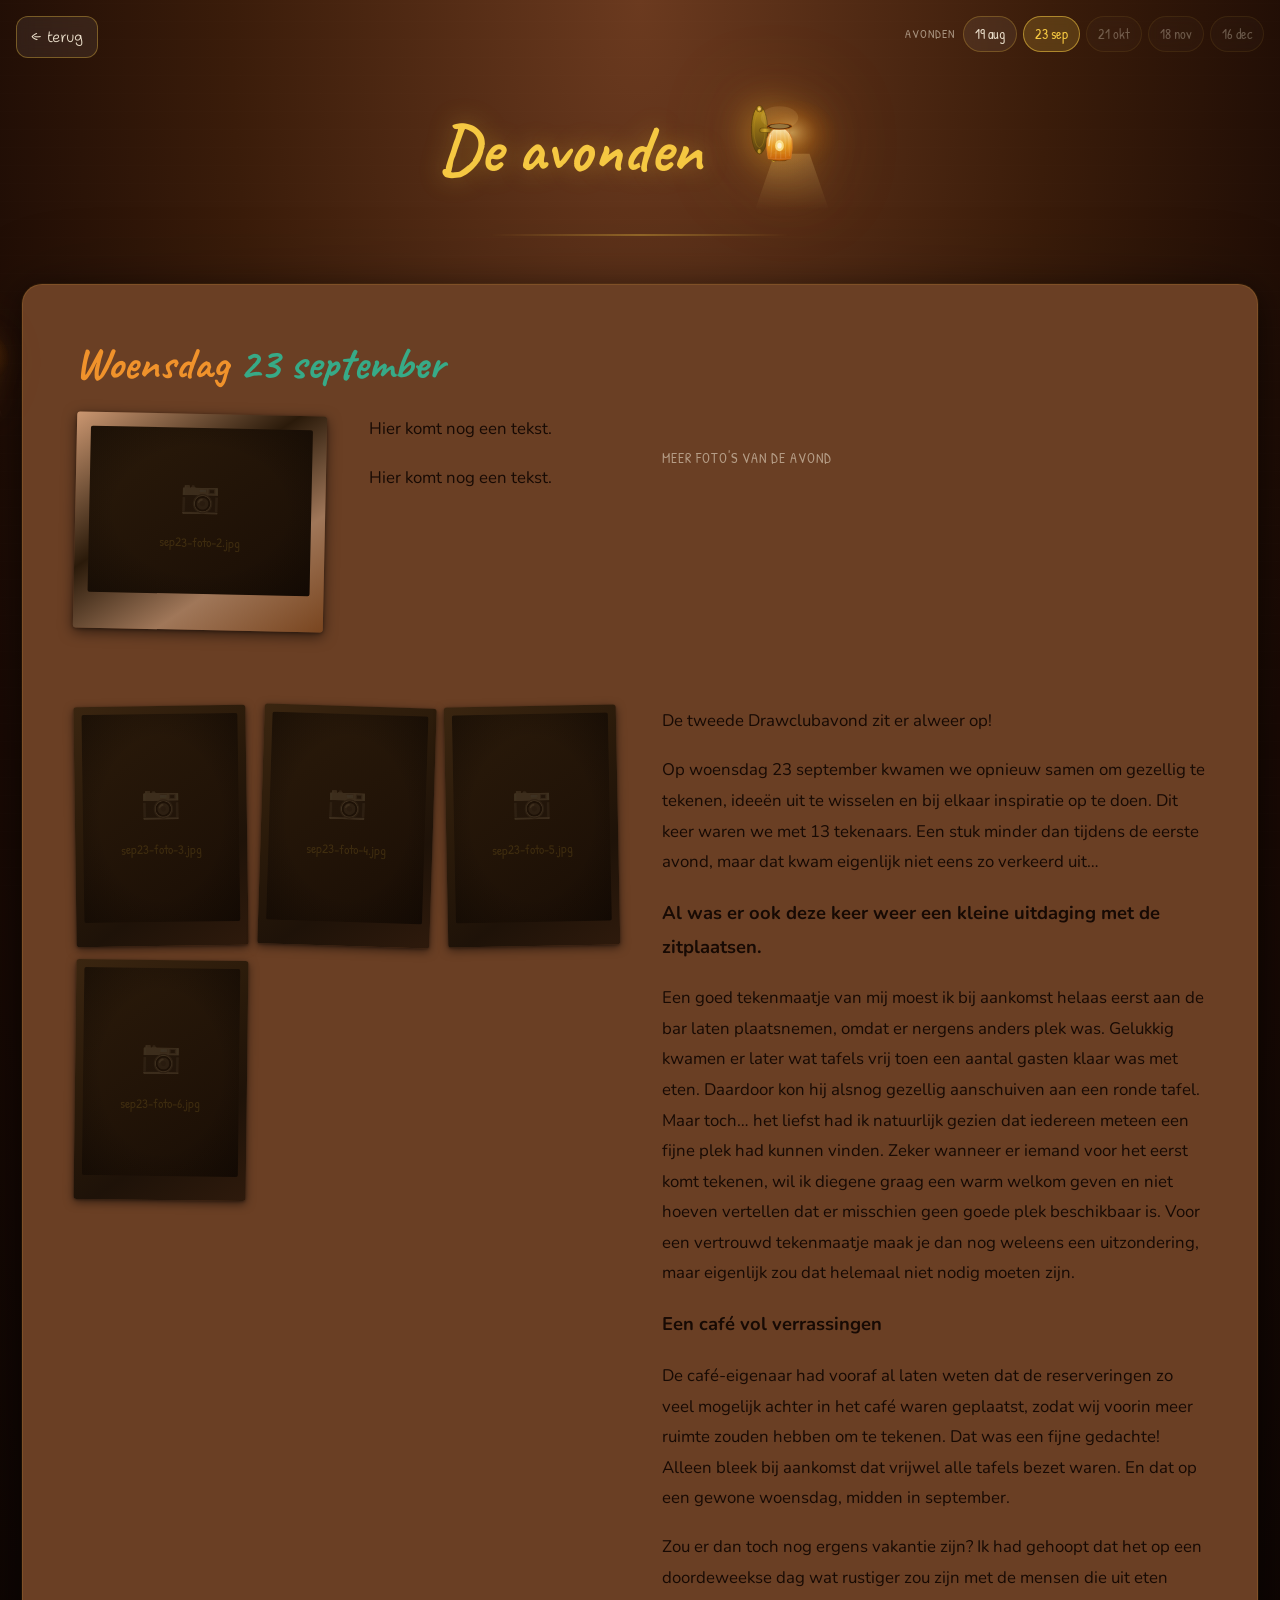
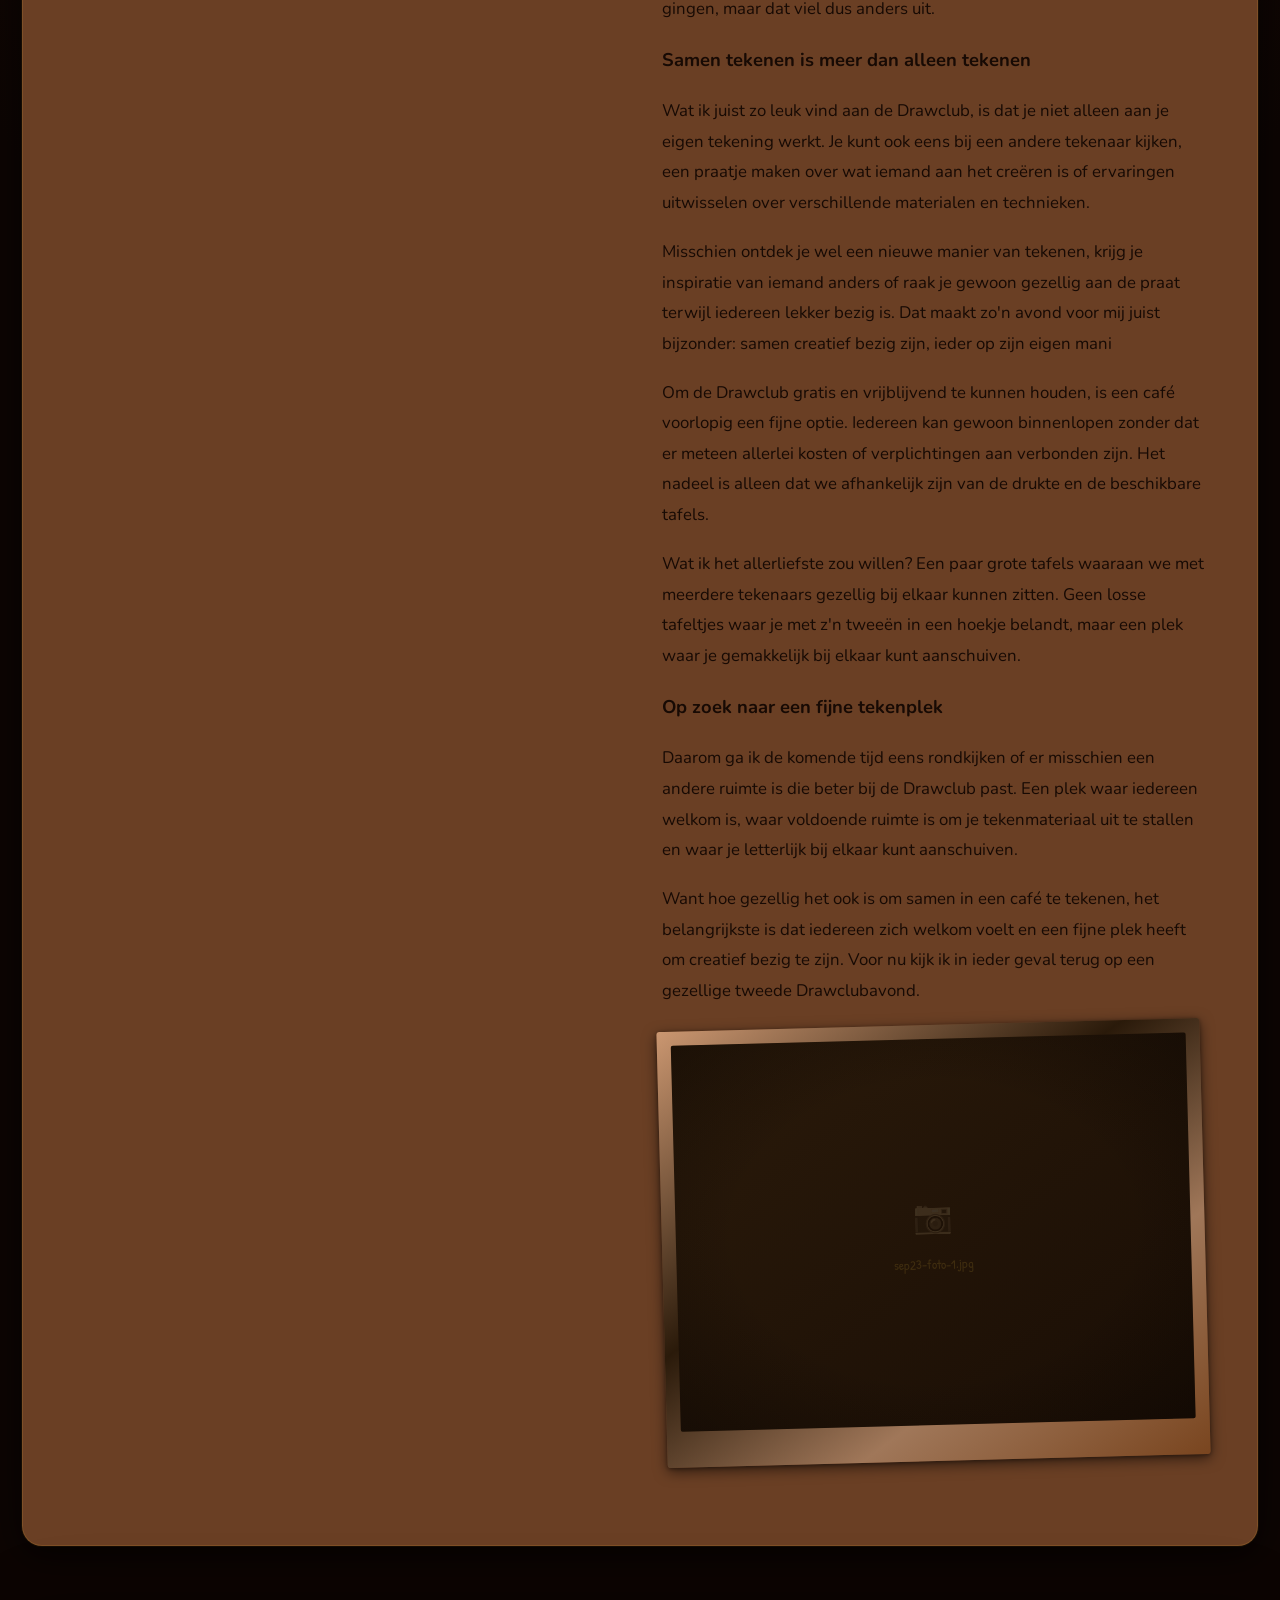
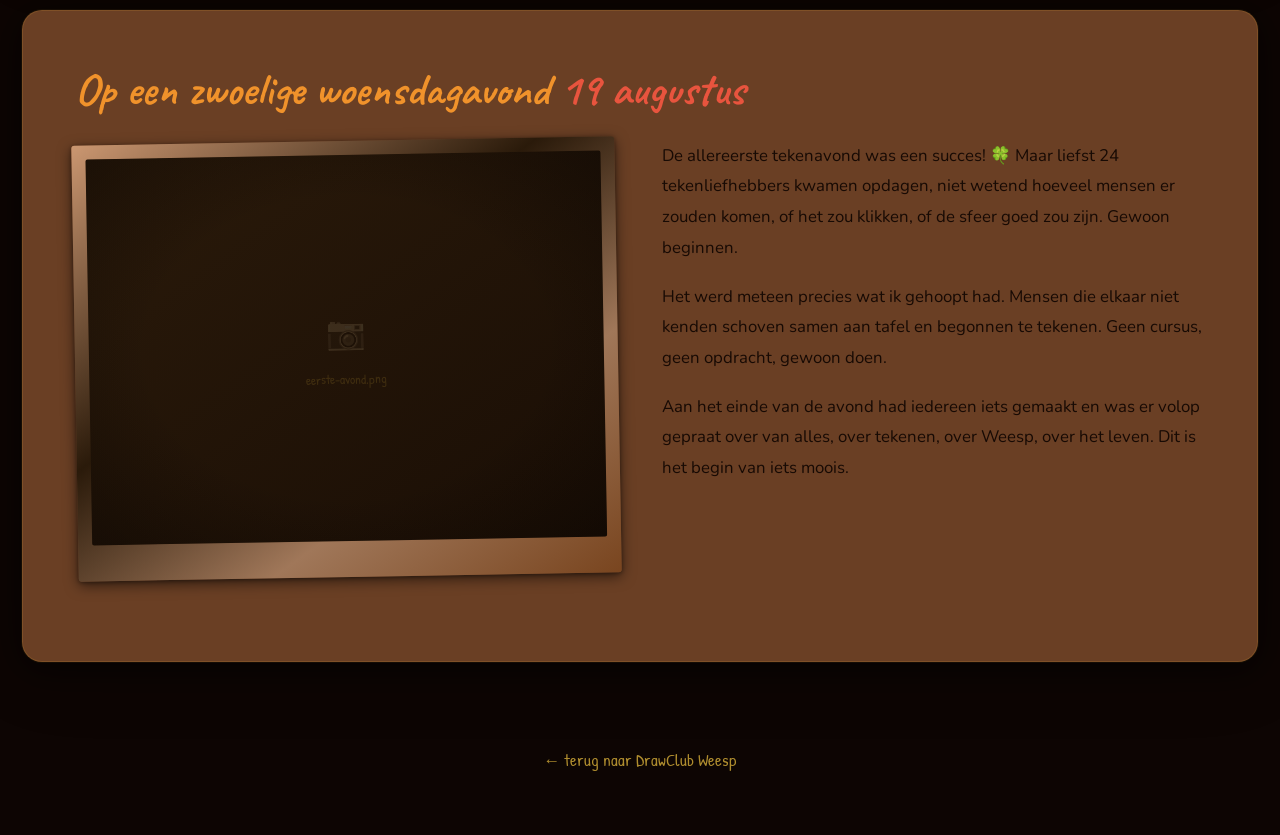
==== commit 0f88f2f9: "tekst foto wrap edit" ====
--- a/avonden.html
+++ b/avonden.html
@@ -167,7 +167,8 @@
       <!-- tekst links, foto rechts -->
       <div class="avond-rij foto-rechts">
         <div class="avond-tekst">
-          <p>De tweede Drawclubavond zit er alweer op! Op woensdag 23 september kwamen we opnieuw samen om gezellig te tekenen, ideeën uit te wisselen en bij elkaar inspiratie op te doen. Dit keer waren we met 13 tekenaars. Een stuk minder dan tijdens de eerste avond, maar dat kwam eigenlijk niet eens zo verkeerd uit…</p>
+          <p>De tweede Drawclubavond zit er alweer op!</p>
+          <p>Op woensdag 23 september kwamen we opnieuw samen om gezellig te tekenen, ideeën uit te wisselen en bij elkaar inspiratie op te doen. Dit keer waren we met 13 tekenaars. Een stuk minder dan tijdens de eerste avond, maar dat kwam eigenlijk niet eens zo verkeerd uit…</p>
           <p class="alinea-kop">Al was er ook deze keer weer een kleine uitdaging met de zitplaatsen.</p>
           <p>Een goed tekenmaatje van mij moest ik bij aankomst helaas eerst aan de bar laten plaatsnemen, omdat er nergens anders plek was. Gelukkig kwamen er later wat tafels vrij toen een aantal gasten klaar was met eten. Daardoor kon hij alsnog gezellig aanschuiven aan een ronde tafel.
 Maar toch… het liefst had ik natuurlijk gezien dat iedereen meteen een fijne plek had kunnen vinden. Zeker wanneer er iemand voor het eerst komt tekenen, wil ik diegene graag een warm welkom geven en niet hoeven vertellen dat er misschien geen goede plek beschikbaar is. Voor een vertrouwd tekenmaatje maak je dan nog weleens een uitzondering, maar eigenlijk zou dat helemaal niet nodig moeten zijn.</p>
@@ -182,7 +183,7 @@
           <p class="alinea-kop">Op zoek naar een fijne tekenplek</p>
           <p>Daarom ga ik de komende tijd eens rondkijken of er misschien een andere ruimte is die beter bij de Drawclub past. Een plek waar iedereen welkom is, waar voldoende ruimte is om je tekenmateriaal uit te stallen en waar je letterlijk bij elkaar kunt aanschuiven.</p>
           <p>Want hoe gezellig het ook is om samen in een café te tekenen, het belangrijkste is dat iedereen zich welkom voelt en een fijne plek heeft om creatief bezig te zijn. Voor nu kijk ik in ieder geval terug op een gezellige tweede Drawclubavond.</p>
-          <div class="avond-foto-wrap" style="--r:-1.5deg">
+        <div class="avond-foto-wrap" style="--r:-1.5deg">
           <div class="avond-foto-slot">
             <!-- <img src="afbeeldingen/sep23-foto-1.jpg" alt="23 september"> -->
             <span class="ph-icon">📷</span>
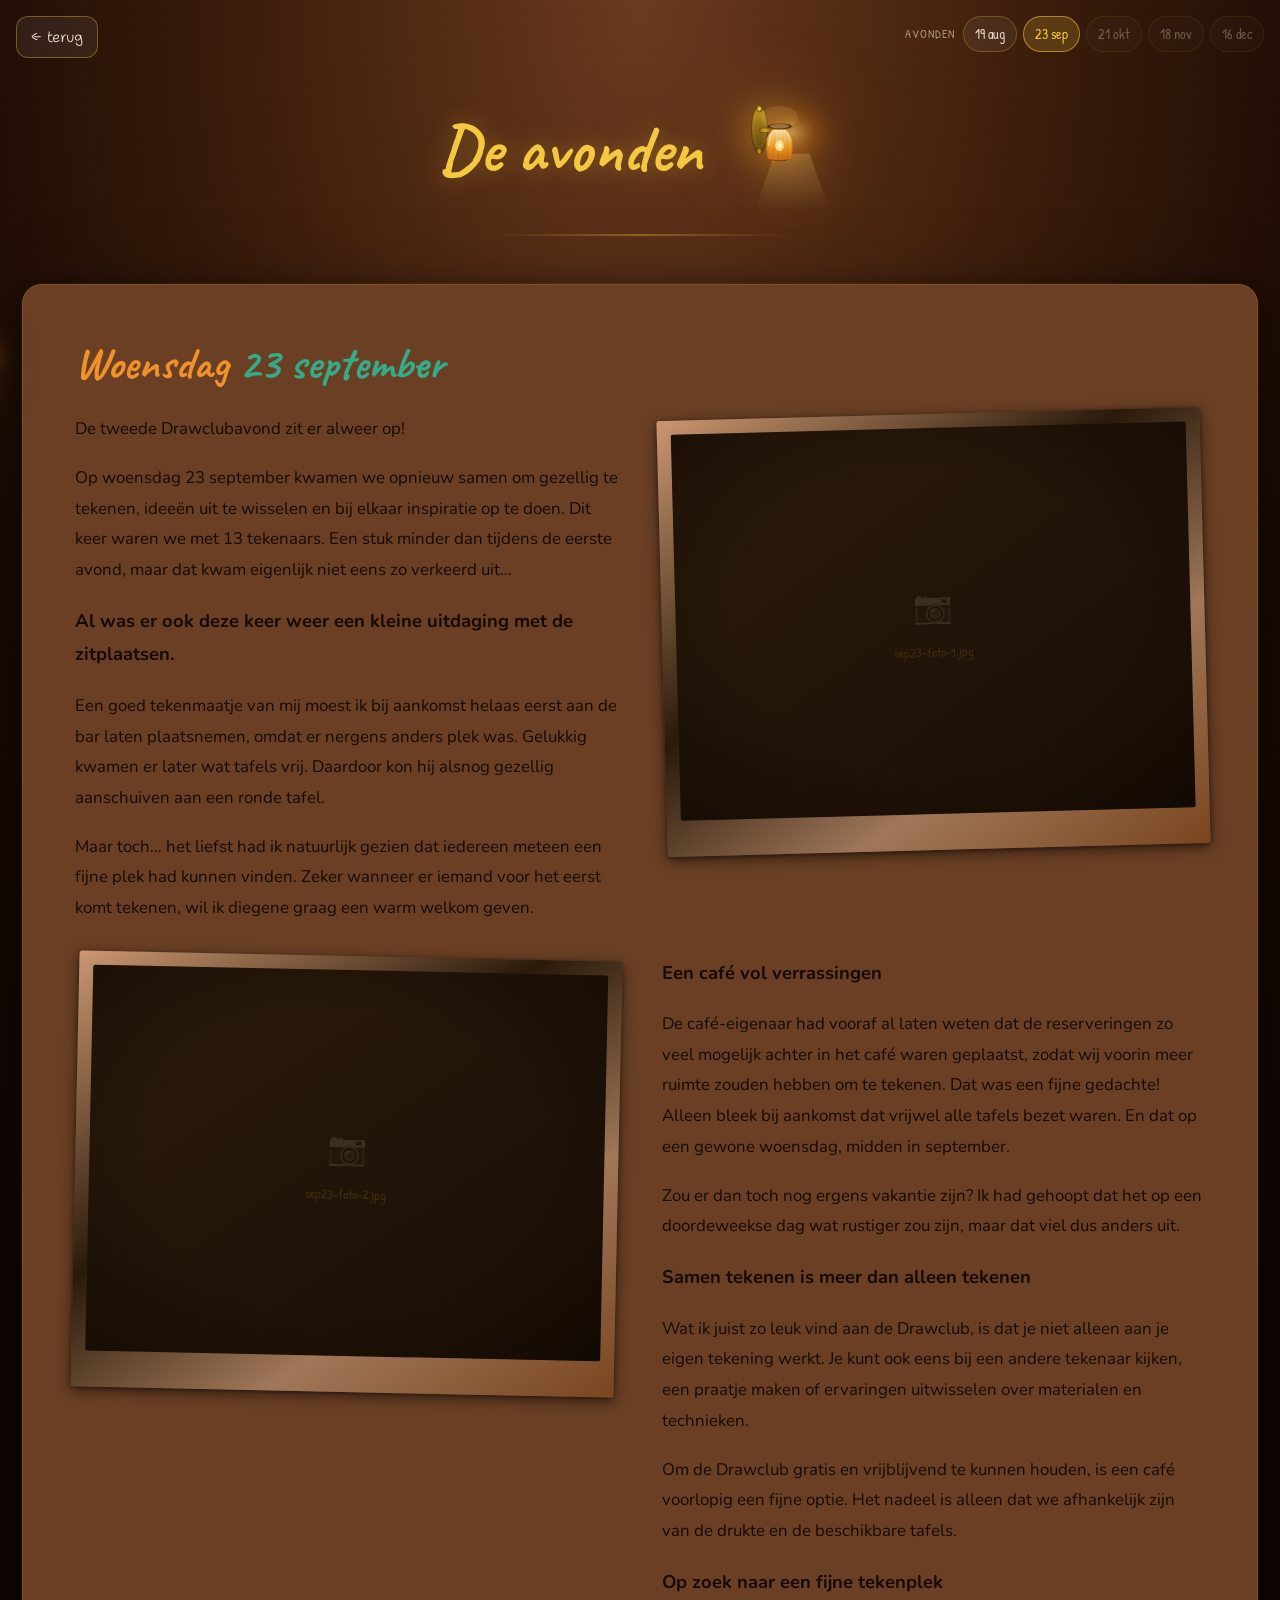
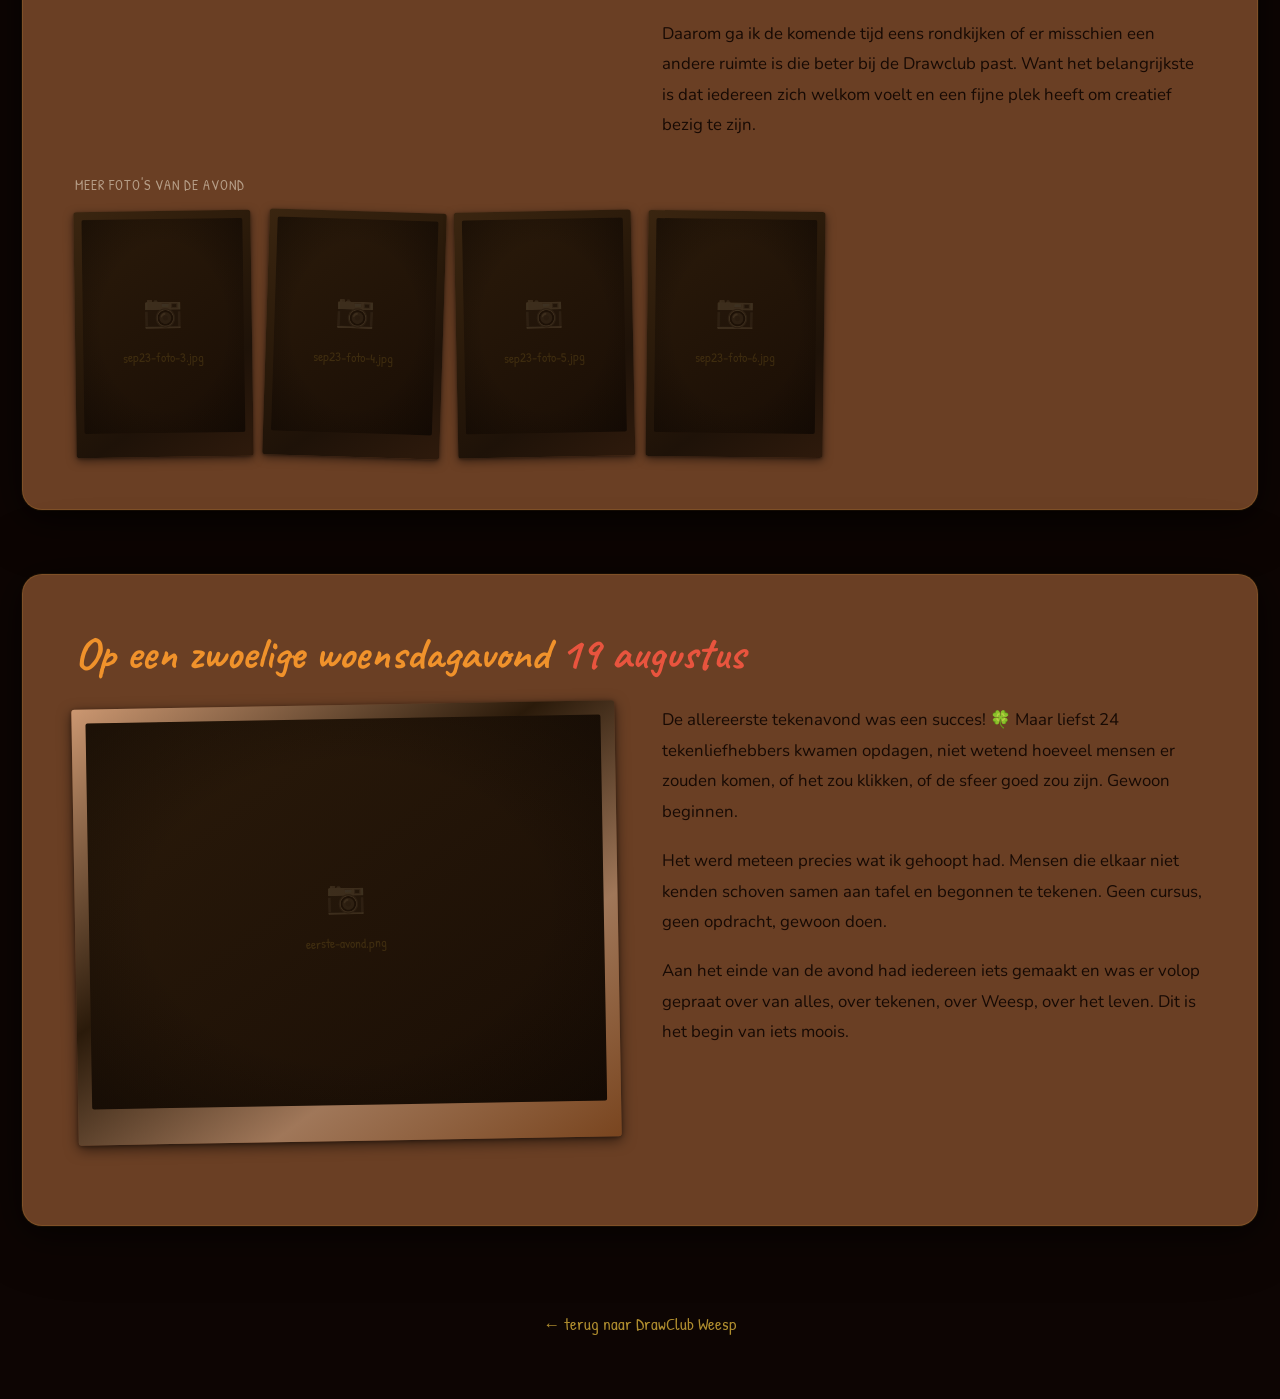
==== commit be2a0f17: "tekst wrap aanpassingen" ====
--- a/avonden.html
+++ b/avonden.html
@@ -164,49 +164,47 @@
 
       <h2 class="avond-datum">Woensdag <span style="color:#37AA87">23 september</span></h2>
 
-      <!-- tekst links, foto rechts -->
-      <div class="avond-rij foto-rechts">
-        <div class="avond-tekst">
-          <p>De tweede Drawclubavond zit er alweer op!</p>
-          <p>Op woensdag 23 september kwamen we opnieuw samen om gezellig te tekenen, ideeën uit te wisselen en bij elkaar inspiratie op te doen. Dit keer waren we met 13 tekenaars. Een stuk minder dan tijdens de eerste avond, maar dat kwam eigenlijk niet eens zo verkeerd uit…</p>
-          <p class="alinea-kop">Al was er ook deze keer weer een kleine uitdaging met de zitplaatsen.</p>
-          <p>Een goed tekenmaatje van mij moest ik bij aankomst helaas eerst aan de bar laten plaatsnemen, omdat er nergens anders plek was. Gelukkig kwamen er later wat tafels vrij toen een aantal gasten klaar was met eten. Daardoor kon hij alsnog gezellig aanschuiven aan een ronde tafel.
-Maar toch… het liefst had ik natuurlijk gezien dat iedereen meteen een fijne plek had kunnen vinden. Zeker wanneer er iemand voor het eerst komt tekenen, wil ik diegene graag een warm welkom geven en niet hoeven vertellen dat er misschien geen goede plek beschikbaar is. Voor een vertrouwd tekenmaatje maak je dan nog weleens een uitzondering, maar eigenlijk zou dat helemaal niet nodig moeten zijn.</p>
-          <p class="alinea-kop">Een café vol verrassingen</p>
-          <p>De café-eigenaar had vooraf al laten weten dat de reserveringen zo veel mogelijk achter in het café waren geplaatst, zodat wij voorin meer ruimte zouden hebben om te tekenen. Dat was een fijne gedachte! Alleen bleek bij aankomst dat vrijwel alle tafels bezet waren. En dat op een gewone woensdag, midden in september.</p>
-          <p>Zou er dan toch nog ergens vakantie zijn? Ik had gehoopt dat het op een doordeweekse dag wat rustiger zou zijn met de mensen die uit eten gingen, maar dat viel dus anders uit.</p>
-          <p class="alinea-kop">Samen tekenen is meer dan alleen tekenen</p>
-          <p>Wat ik juist zo leuk vind aan de Drawclub, is dat je niet alleen aan je eigen tekening werkt. Je kunt ook eens bij een andere tekenaar kijken, een praatje maken over wat iemand aan het creëren is of ervaringen uitwisselen over verschillende materialen en technieken.</p>
-          <p>Misschien ontdek je wel een nieuwe manier van tekenen, krijg je inspiratie van iemand anders of raak je gewoon gezellig aan de praat terwijl iedereen lekker bezig is. Dat maakt zo'n avond voor mij juist bijzonder: samen creatief bezig zijn, ieder op zijn eigen mani</p>
-          <p>Om de Drawclub gratis en vrijblijvend te kunnen houden, is een café voorlopig een fijne optie. Iedereen kan gewoon binnenlopen zonder dat er meteen allerlei kosten of verplichtingen aan verbonden zijn. Het nadeel is alleen dat we afhankelijk zijn van de drukte en de beschikbare tafels.</p>
-          <p>Wat ik het allerliefste zou willen? Een paar grote tafels waaraan we met meerdere tekenaars gezellig bij elkaar kunnen zitten. Geen losse tafeltjes waar je met z'n tweeën in een hoekje belandt, maar een plek waar je gemakkelijk bij elkaar kunt aanschuiven.</p>
-          <p class="alinea-kop">Op zoek naar een fijne tekenplek</p>
-          <p>Daarom ga ik de komende tijd eens rondkijken of er misschien een andere ruimte is die beter bij de Drawclub past. Een plek waar iedereen welkom is, waar voldoende ruimte is om je tekenmateriaal uit te stallen en waar je letterlijk bij elkaar kunt aanschuiven.</p>
-          <p>Want hoe gezellig het ook is om samen in een café te tekenen, het belangrijkste is dat iedereen zich welkom voelt en een fijne plek heeft om creatief bezig te zijn. Voor nu kijk ik in ieder geval terug op een gezellige tweede Drawclubavond.</p>
-        <div class="avond-foto-wrap" style="--r:-1.5deg">
-          <div class="avond-foto-slot">
-            <!-- <img src="afbeeldingen/sep23-foto-1.jpg" alt="23 september"> -->
-            <span class="ph-icon">📷</span>
-            <span class="ph-label">sep23-foto-1.jpg</span>
-          </div>
-        </div>
-      </div>
-
-      <!-- foto links, tekst rechts -->
-      <div class="avond-rij foto-links">
-        <div class="avond-foto-wrap" style="--r:1.2deg">
-          <div class="avond-foto-slot">
-            <!-- <img src="afbeeldingen/sep23-foto-2.jpg" alt="23 september"> -->
-            <span class="ph-icon">📷</span>
-            <span class="ph-label">sep23-foto-2.jpg</span>
-          </div>
-        </div>
-        <div class="avond-tekst">
-          <p>Hier komt nog een tekst.</p>
-          <p>Hier komt nog een tekst.</p>
-        </div>
-      </div>
-
+   <!-- rij 1: tekst links, foto rechts -->
+<div class="avond-rij foto-rechts">
+  <div class="avond-tekst">
+    <p>De tweede Drawclubavond zit er alweer op!</p>
+    <p>Op woensdag 23 september kwamen we opnieuw samen om gezellig te tekenen, ideeën uit te wisselen en bij elkaar inspiratie op te doen. Dit keer waren we met 13 tekenaars. Een stuk minder dan tijdens de eerste avond, maar dat kwam eigenlijk niet eens zo verkeerd uit…</p>
+    <p class="alinea-kop">Al was er ook deze keer weer een kleine uitdaging met de zitplaatsen.</p>
+    <p>Een goed tekenmaatje van mij moest ik bij aankomst helaas eerst aan de bar laten plaatsnemen, omdat er nergens anders plek was. Gelukkig kwamen er later wat tafels vrij. Daardoor kon hij alsnog gezellig aanschuiven aan een ronde tafel.</p>
+    <p>Maar toch… het liefst had ik natuurlijk gezien dat iedereen meteen een fijne plek had kunnen vinden. Zeker wanneer er iemand voor het eerst komt tekenen, wil ik diegene graag een warm welkom geven.</p>
+  </div>
+  <div class="avond-foto-wrap" style="--r:-1.5deg">
+    <div class="avond-foto-slot">
+      <!-- <img src="afbeeldingen/sep23-foto-1.jpg" alt="23 september"> -->
+      <span class="ph-icon">📷</span>
+      <span class="ph-label">sep23-foto-1.jpg</span>
+    </div>
+  </div>
+</div>
+
+
+<!-- rij 2: foto links, tekst rechts -->
+<div class="avond-rij foto-links">
+  <div class="avond-foto-wrap" style="--r:1.2deg">
+    <div class="avond-foto-slot">
+      <!-- <img src="afbeeldingen/sep23-foto-2.jpg" alt="23 september"> -->
+      <span class="ph-icon">📷</span>
+      <span class="ph-label">sep23-foto-2.jpg</span>
+    </div>
+  </div>
+  <div class="avond-tekst">
+    <p class="alinea-kop">Een café vol verrassingen</p>
+    <p>De café-eigenaar had vooraf al laten weten dat de reserveringen zo veel mogelijk achter in het café waren geplaatst, zodat wij voorin meer ruimte zouden hebben om te tekenen. Dat was een fijne gedachte! Alleen bleek bij aankomst dat vrijwel alle tafels bezet waren. En dat op een gewone woensdag, midden in september.</p>
+    <p>Zou er dan toch nog ergens vakantie zijn? Ik had gehoopt dat het op een doordeweekse dag wat rustiger zou zijn, maar dat viel dus anders uit.</p>
+    <p class="alinea-kop">Samen tekenen is meer dan alleen tekenen</p>
+    <p>Wat ik juist zo leuk vind aan de Drawclub, is dat je niet alleen aan je eigen tekening werkt. Je kunt ook eens bij een andere tekenaar kijken, een praatje maken of ervaringen uitwisselen over materialen en technieken.</p>
+    <p>Om de Drawclub gratis en vrijblijvend te kunnen houden, is een café voorlopig een fijne optie. Het nadeel is alleen dat we afhankelijk zijn van de drukte en de beschikbare tafels.</p>
+    <p class="alinea-kop">Op zoek naar een fijne tekenplek</p>
+    <p>Daarom ga ik de komende tijd eens rondkijken of er misschien een andere ruimte is die beter bij de Drawclub past. Want het belangrijkste is dat iedereen zich welkom voelt en een fijne plek heeft om creatief bezig te zijn.</p>
+  </div>
+</div>
+
+     
       <!-- extra foto's onderaan -->
       <div class="fotos-titel">meer foto's van de avond</div>
       <div class="fotos-grid">
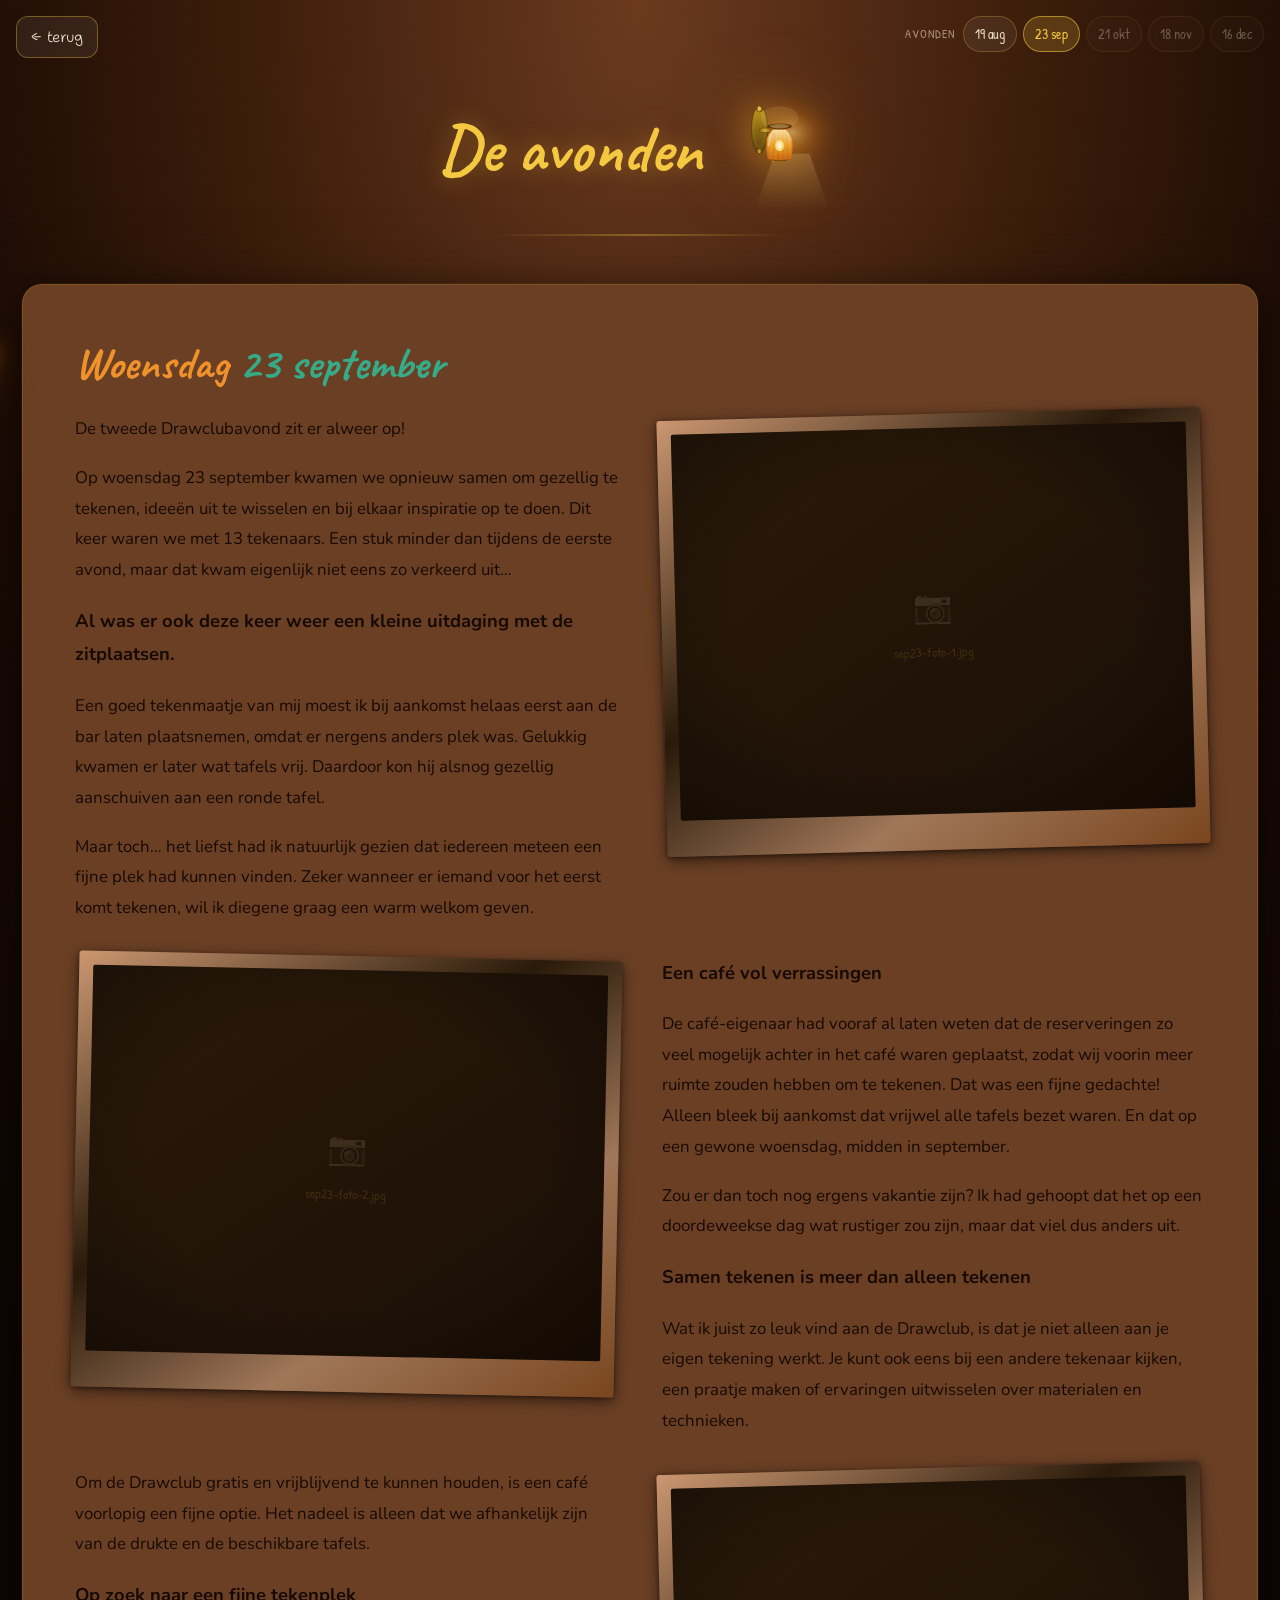
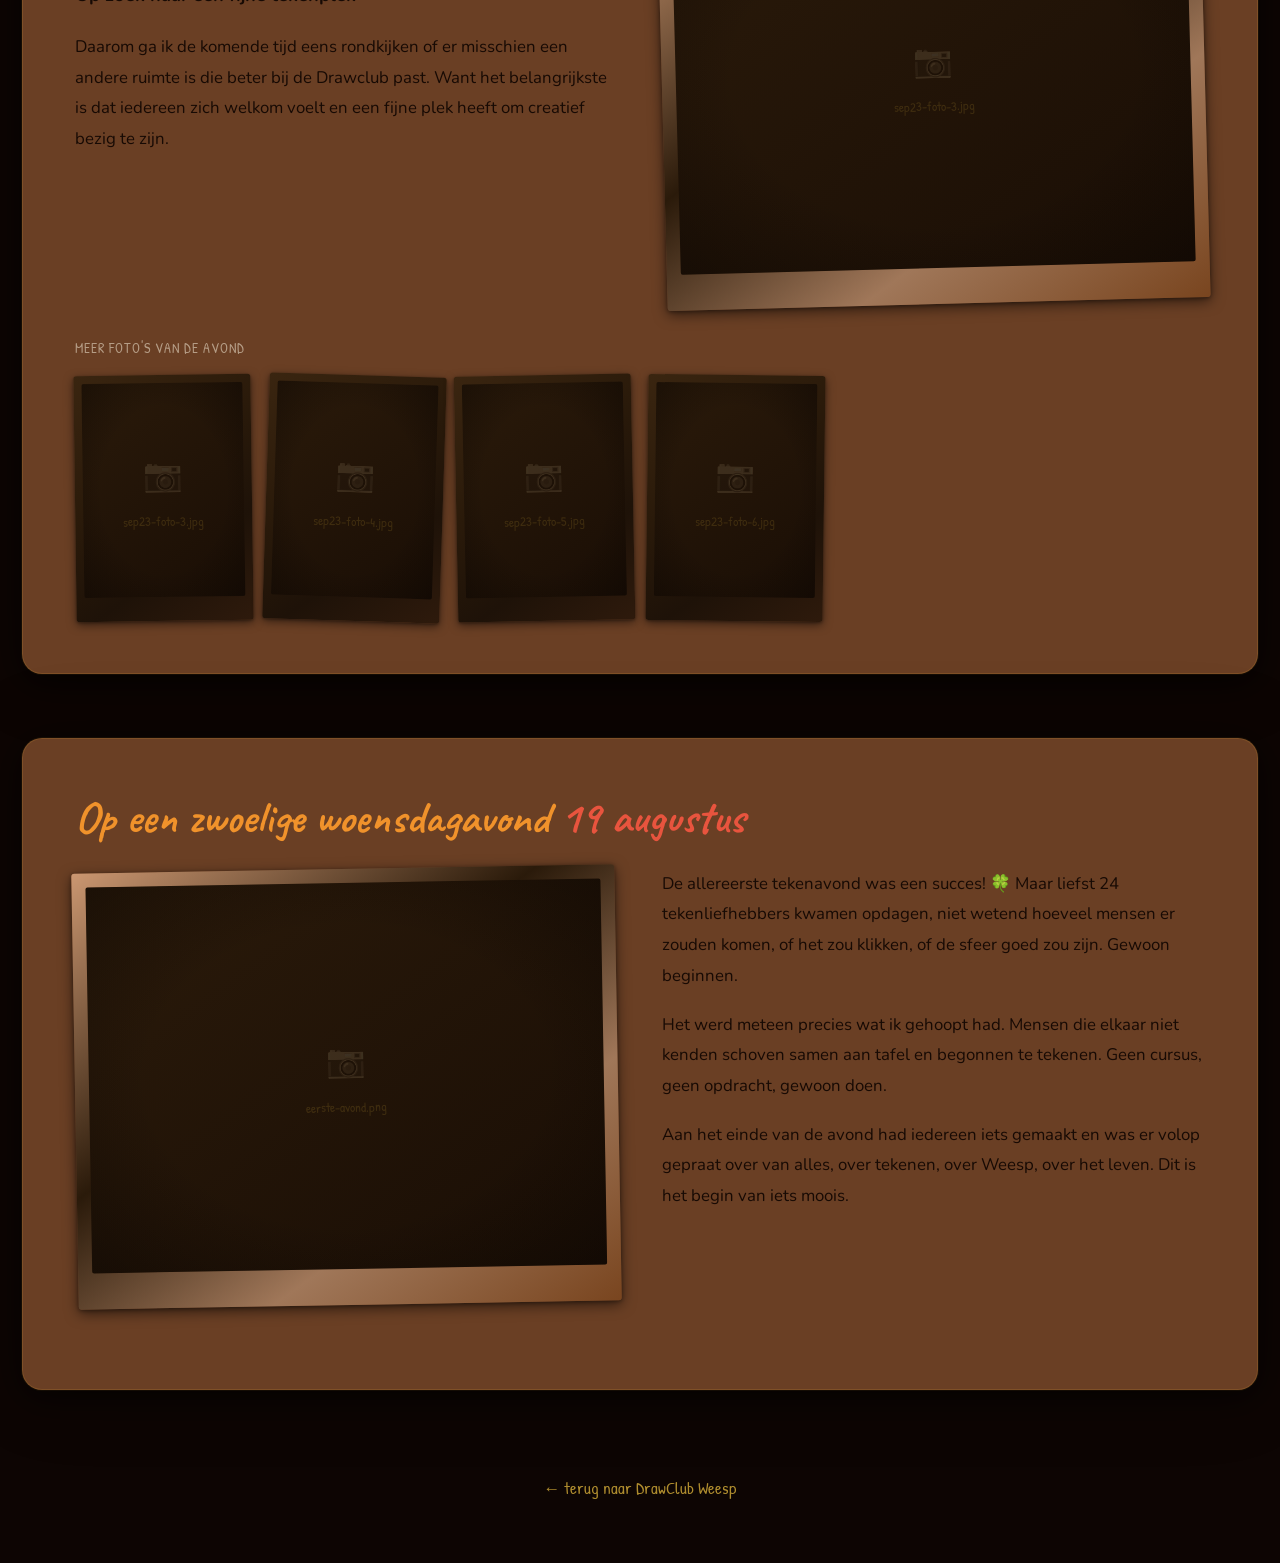
==== commit 725e89c2: "schuiven met alineas" ====
--- a/avonden.html
+++ b/avonden.html
@@ -198,12 +198,24 @@
     <p>Zou er dan toch nog ergens vakantie zijn? Ik had gehoopt dat het op een doordeweekse dag wat rustiger zou zijn, maar dat viel dus anders uit.</p>
     <p class="alinea-kop">Samen tekenen is meer dan alleen tekenen</p>
     <p>Wat ik juist zo leuk vind aan de Drawclub, is dat je niet alleen aan je eigen tekening werkt. Je kunt ook eens bij een andere tekenaar kijken, een praatje maken of ervaringen uitwisselen over materialen en technieken.</p>
+  </div>
+</div>
+
+   <!-- rij 1: tekst links, foto rechts -->
+<div class="avond-rij foto-rechts">
+  <div class="avond-tekst">
     <p>Om de Drawclub gratis en vrijblijvend te kunnen houden, is een café voorlopig een fijne optie. Het nadeel is alleen dat we afhankelijk zijn van de drukte en de beschikbare tafels.</p>
     <p class="alinea-kop">Op zoek naar een fijne tekenplek</p>
     <p>Daarom ga ik de komende tijd eens rondkijken of er misschien een andere ruimte is die beter bij de Drawclub past. Want het belangrijkste is dat iedereen zich welkom voelt en een fijne plek heeft om creatief bezig te zijn.</p>
   </div>
+  <div class="avond-foto-wrap" style="--r:-1.5deg">
+    <div class="avond-foto-slot">
+      <!-- <img src="afbeeldingen/sep23-foto-3.jpg" alt="23 september"> -->
+      <span class="ph-icon">📷</span>
+      <span class="ph-label">sep23-foto-3.jpg</span>
+    </div>
+  </div>
 </div>
-
      
       <!-- extra foto's onderaan -->
       <div class="fotos-titel">meer foto's van de avond</div>
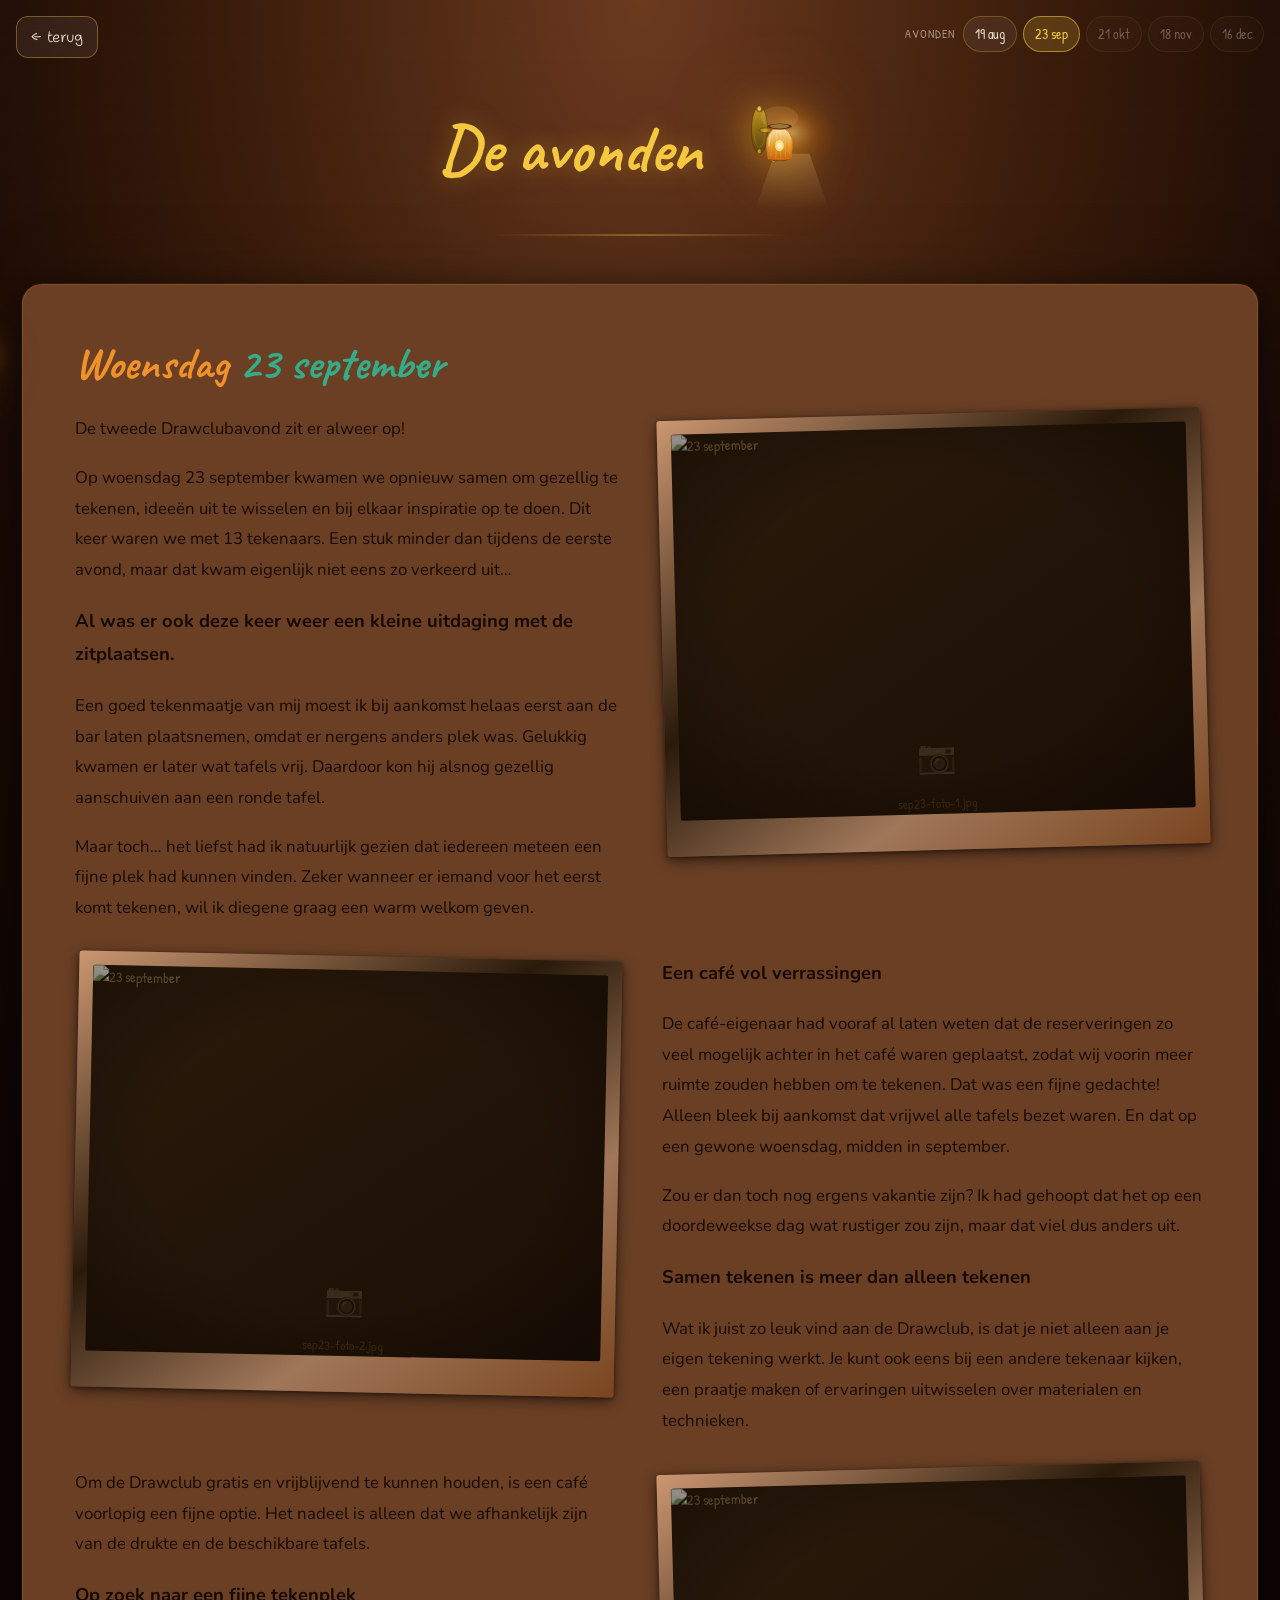
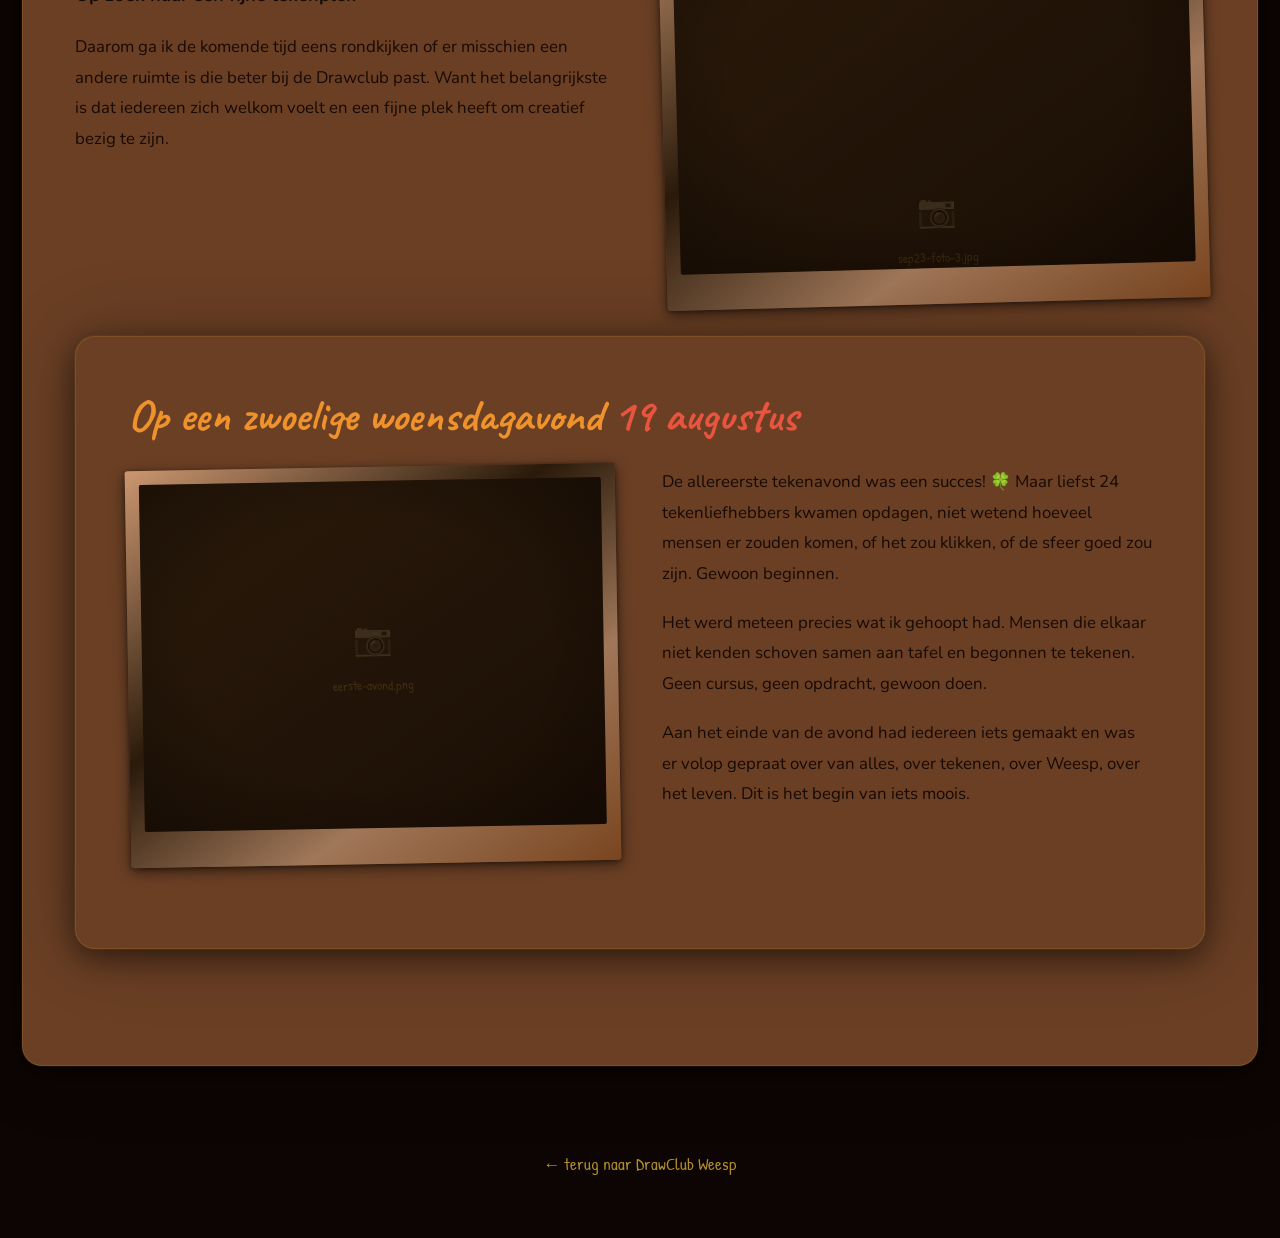
==== commit 2f139857: "plaatjes erbij" ====
--- a/avonden.html
+++ b/avonden.html
@@ -175,7 +175,7 @@
   </div>
   <div class="avond-foto-wrap" style="--r:-1.5deg">
     <div class="avond-foto-slot">
-      <!-- <img src="afbeeldingen/sep23-foto-1.jpg" alt="23 september"> -->
+      <img src="afbeeldingen/sep23-foto-1.jpg" alt="23 september">
       <span class="ph-icon">📷</span>
       <span class="ph-label">sep23-foto-1.jpg</span>
     </div>
@@ -187,7 +187,7 @@
 <div class="avond-rij foto-links">
   <div class="avond-foto-wrap" style="--r:1.2deg">
     <div class="avond-foto-slot">
-      <!-- <img src="afbeeldingen/sep23-foto-2.jpg" alt="23 september"> -->
+      <img src="afbeeldingen/sep23-foto-2.jpg" alt="23 september">
       <span class="ph-icon">📷</span>
       <span class="ph-label">sep23-foto-2.jpg</span>
     </div>
@@ -210,42 +210,14 @@
   </div>
   <div class="avond-foto-wrap" style="--r:-1.5deg">
     <div class="avond-foto-slot">
-      <!-- <img src="afbeeldingen/sep23-foto-3.jpg" alt="23 september"> -->
+      <img src="afbeeldingen/sep23-foto-3.jpg" alt="23 september">
       <span class="ph-icon">📷</span>
       <span class="ph-label">sep23-foto-3.jpg</span>
     </div>
   </div>
 </div>
      
-      <!-- extra foto's onderaan -->
-      <div class="fotos-titel">meer foto's van de avond</div>
-      <div class="fotos-grid">
-        <div class="foto-wrap" style="--r:-0.8deg">
-          <div class="foto-slot">
-            <!-- <img src="afbeeldingen/sep23-foto-3.jpg" alt="Foto 3"> -->
-            <span class="ph-icon">📷</span><span class="ph-label">sep23-foto-3.jpg</span>
-          </div>
-        </div>
-        <div class="foto-wrap" style="--r:1.8deg">
-          <div class="foto-slot">
-            <!-- <img src="afbeeldingen/sep23-foto-4.jpg" alt="Foto 4"> -->
-            <span class="ph-icon">📷</span><span class="ph-label">sep23-foto-4.jpg</span>
-          </div>
-        </div>
-        <div class="foto-wrap" style="--r:-1.1deg">
-          <div class="foto-slot">
-            <!-- <img src="afbeeldingen/sep23-foto-5.jpg" alt="Foto 5"> -->
-            <span class="ph-icon">📷</span><span class="ph-label">sep23-foto-5.jpg</span>
-          </div>
-        </div>
-        <div class="foto-wrap" style="--r:0.7deg">
-          <div class="foto-slot">
-            <!-- <img src="afbeeldingen/sep23-foto-6.jpg" alt="Foto 6"> -->
-            <span class="ph-icon">📷</span><span class="ph-label">sep23-foto-6.jpg</span>
-          </div>
-        </div>
-      </div>
-    </article>
+     
 
     <!-- ---- Avond 1: 19 augustus 2026 ---- -->
     <article class="avond-kaart" id="avond-aug19">
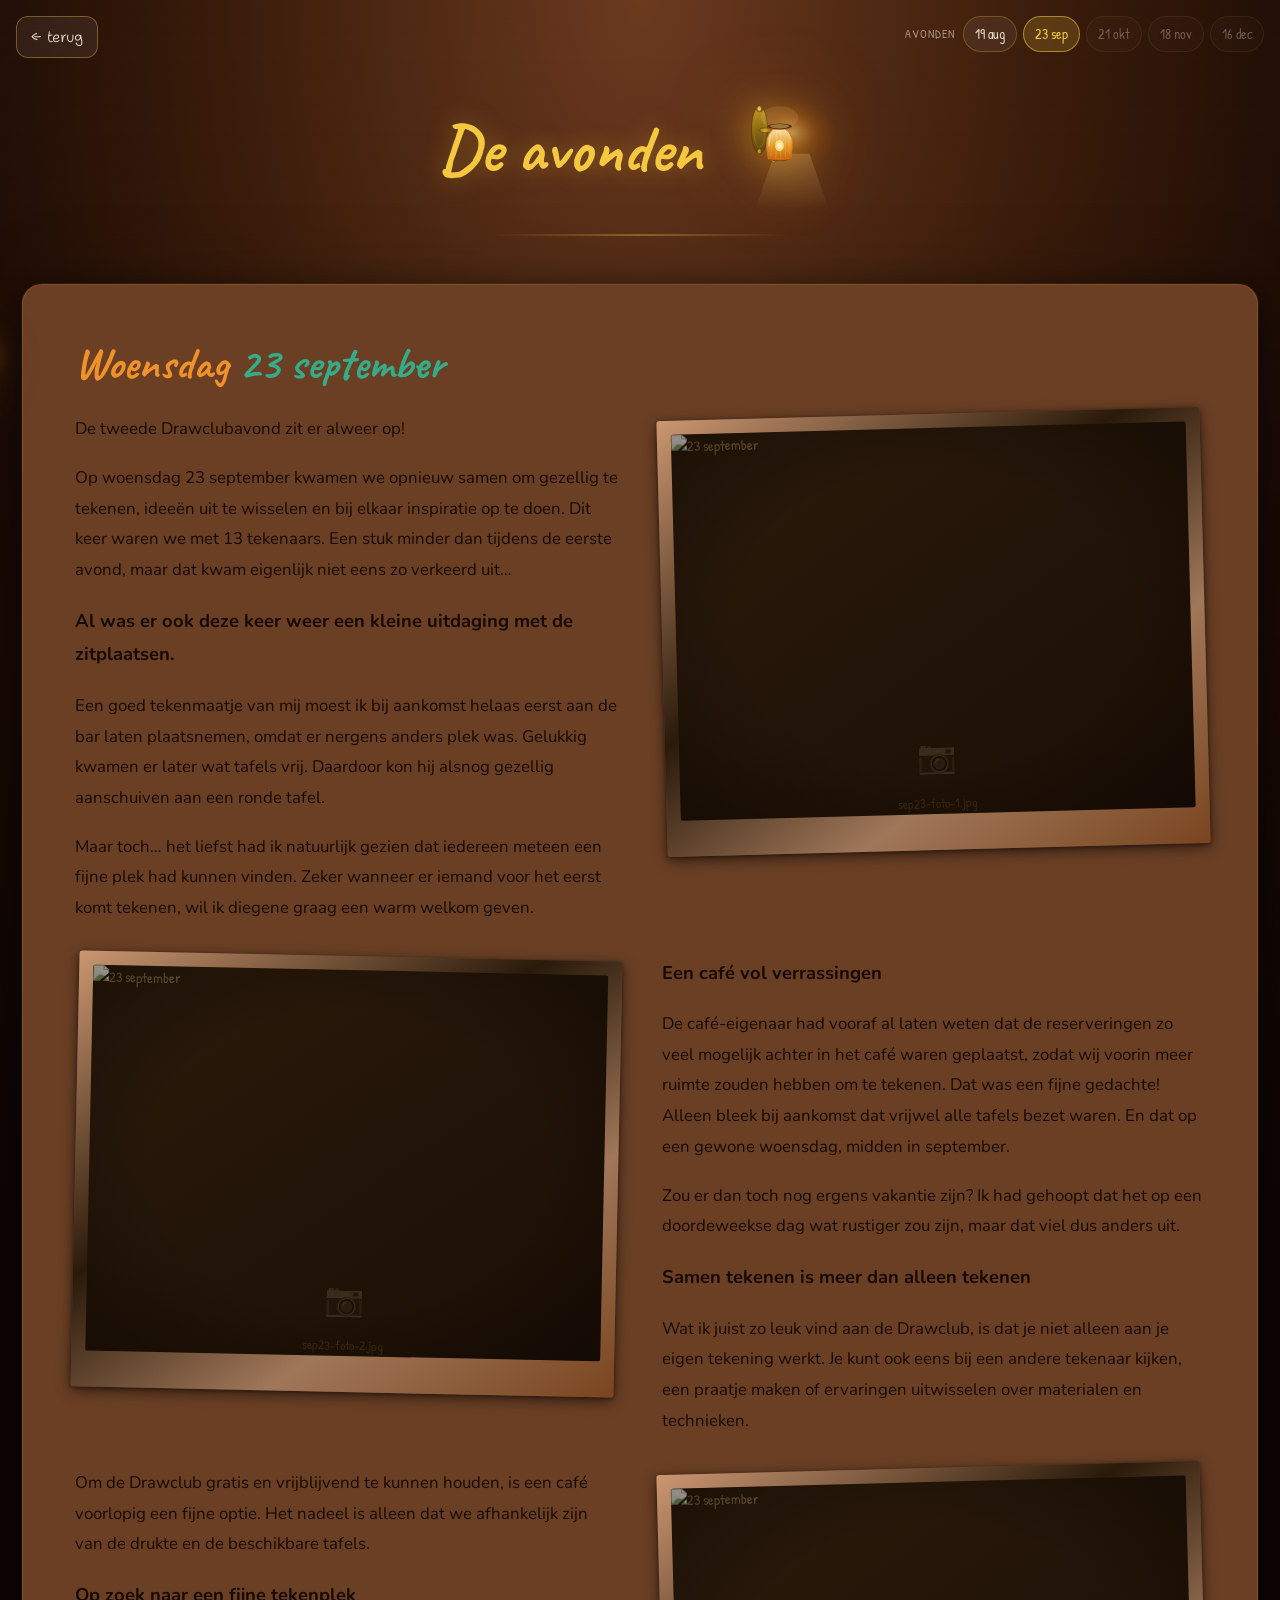
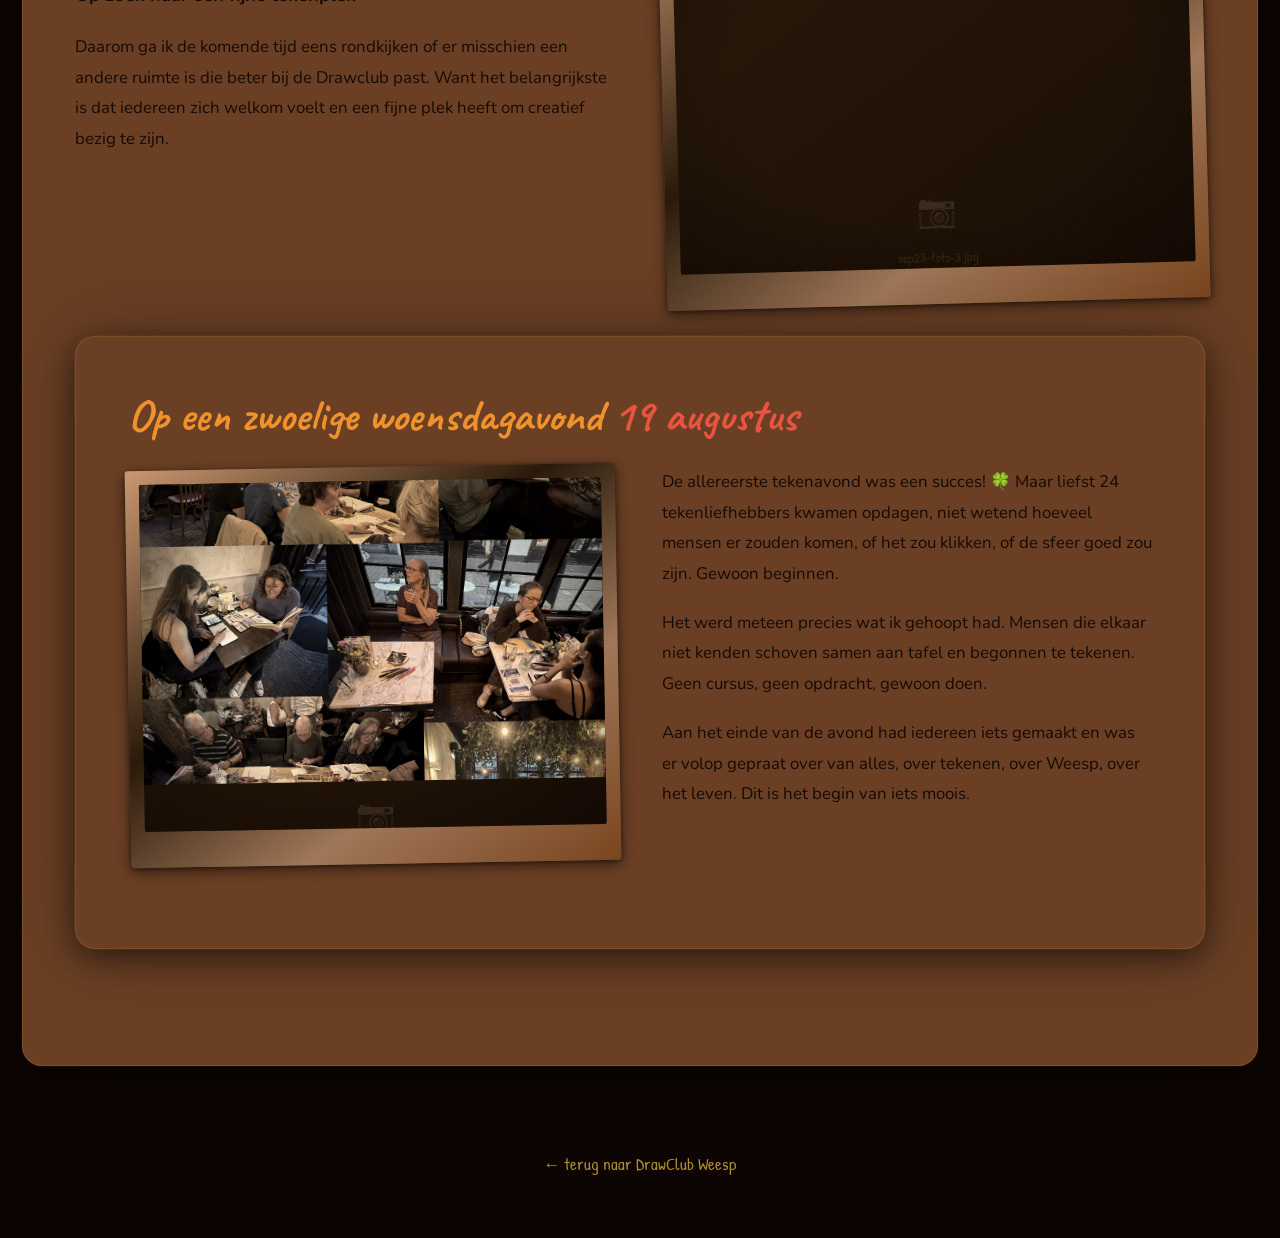
==== commit e84753d4: "plaatje erbij" ====
--- a/avonden.html
+++ b/avonden.html
@@ -228,7 +228,7 @@
       <div class="avond-rij foto-links">
         <div class="avond-foto-wrap" style="--r:-1deg">
           <div class="avond-foto-slot">
-            <!-- <img src="afbeeldingen/eerste-avond.png" alt="De eerste tekenavond"> -->
+            <img src="afbeeldingen/eerste-avond.png" alt="De eerste tekenavond">
             <span class="ph-icon">📷</span>
             <span class="ph-label">eerste-avond.png</span>
           </div>
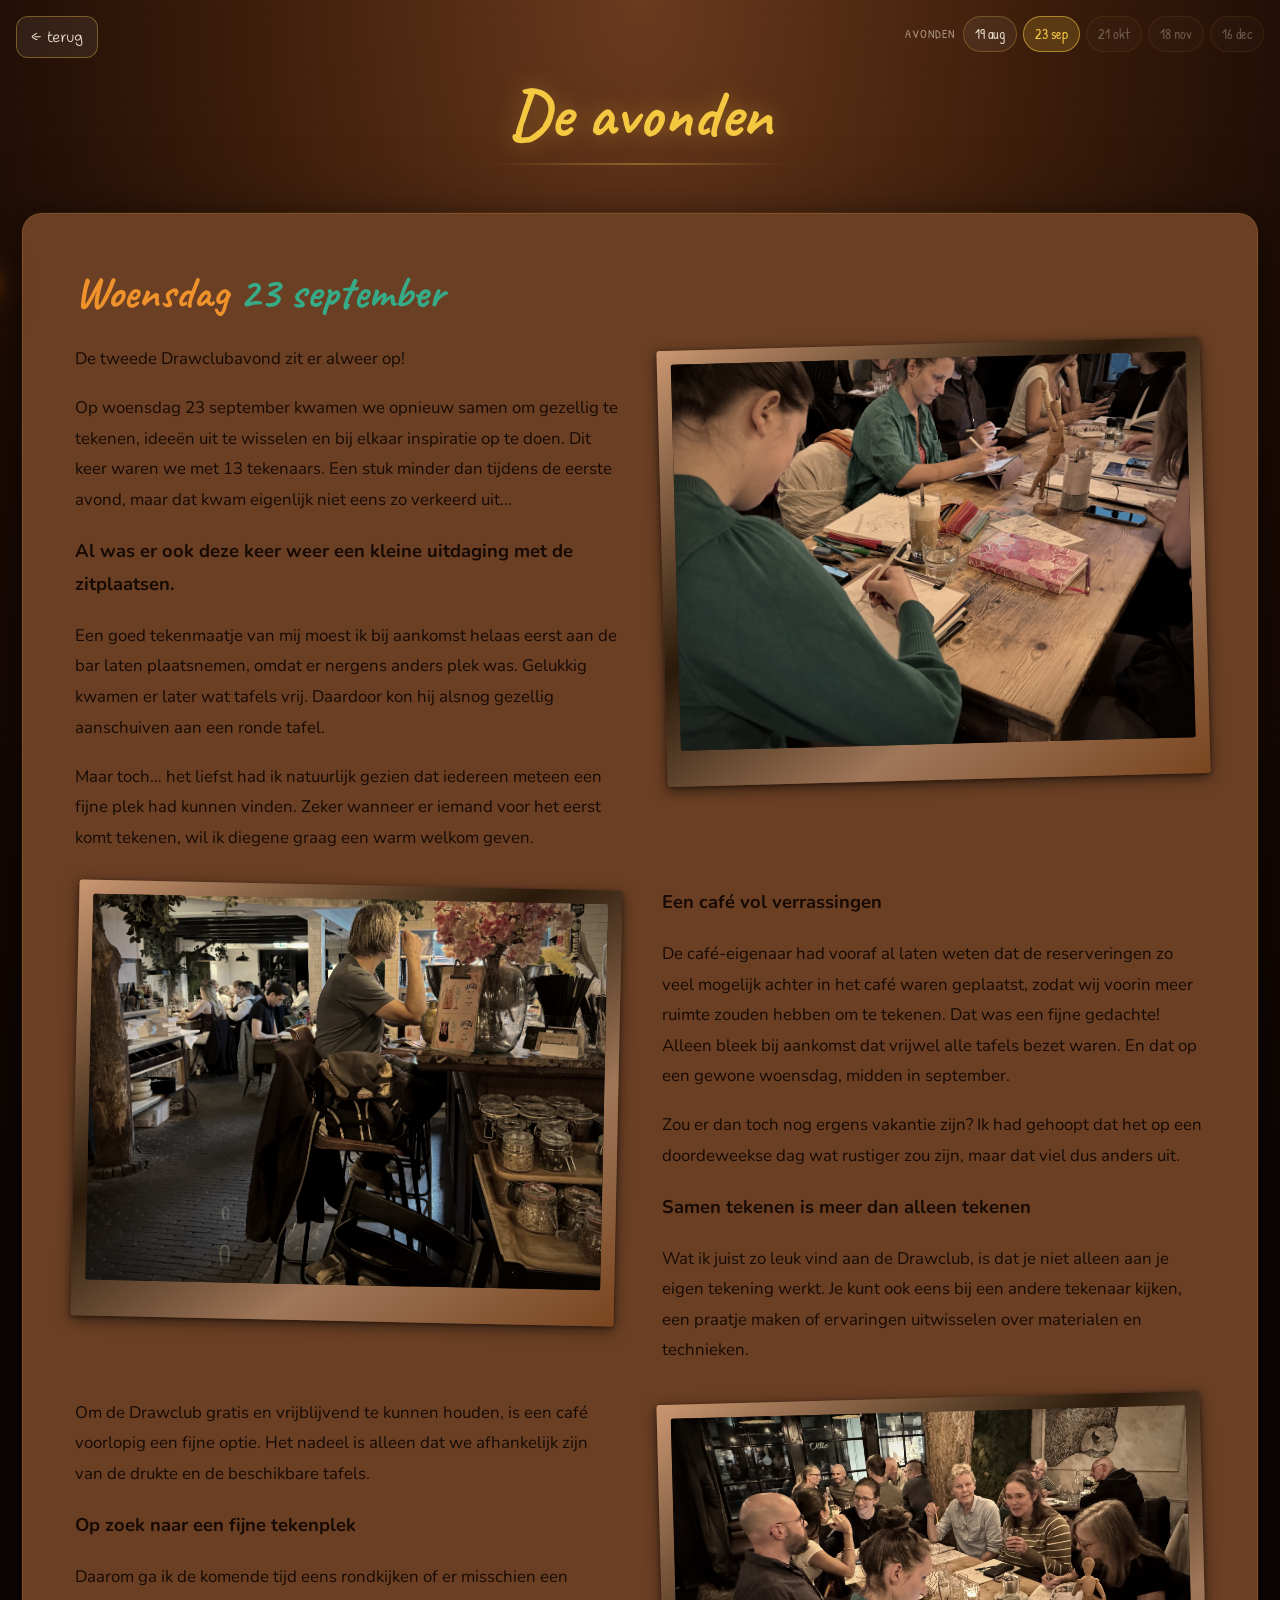
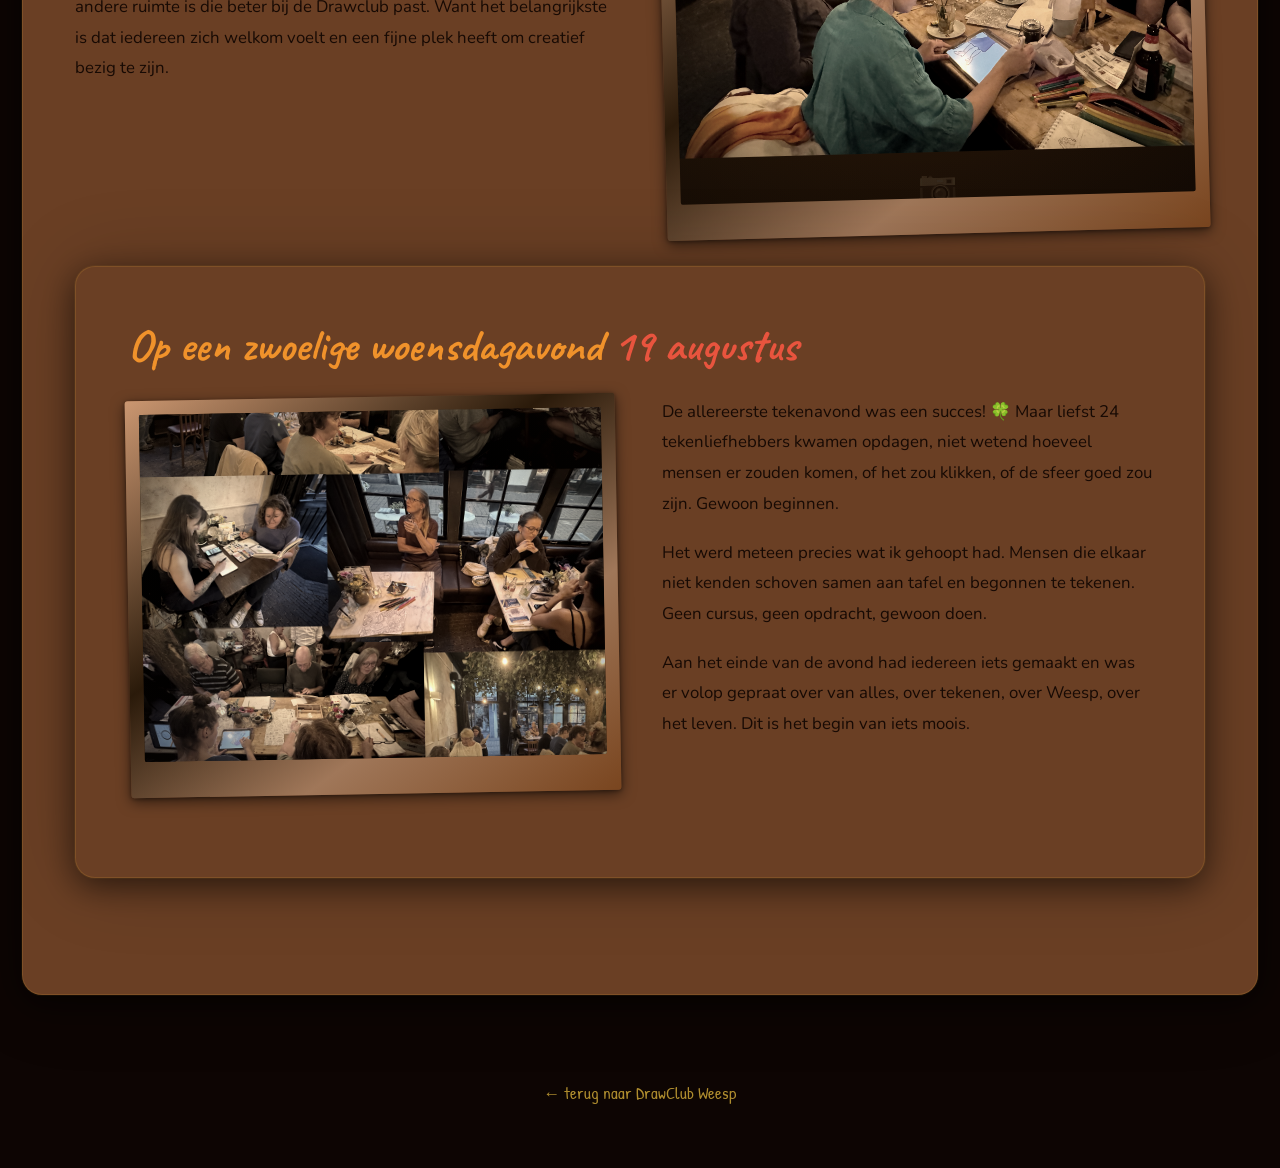
==== commit 245856be: "lampje weg en bundel weg" ====
--- a/avonden.html
+++ b/avonden.html
@@ -30,7 +30,7 @@
       <div class="pagina-titel">
         <h1>De avonden</h1>
       </div>
-      <div class="muurlamp-wrap">
+      <!--<div class="muurlamp-wrap">
         <svg width="160" height="220" viewBox="0 0 160 220" aria-hidden="true" fill="none" xmlns="http://www.w3.org/2000/svg">
           <defs>
             <radialGradient id="gloed" cx="50%" cy="45%" r="55%">
@@ -54,17 +54,12 @@
               <stop offset="50%" stop-color="#8B6914"/>
               <stop offset="100%" stop-color="#5A4010"/>
             </linearGradient>
-            <linearGradient id="bundel" x1="0" y1="0" x2="0" y2="1">
-              <stop offset="0%"  stop-color="#FFD580" stop-opacity=".22"/>
-              <stop offset="100%" stop-color="#FFD580" stop-opacity="0"/>
-            </linearGradient>
             <filter id="glinstering" x="-10%" y="-10%" width="120%" height="120%">
               <feTurbulence type="fractalNoise" baseFrequency="0.9 0.4" numOctaves="3" result="noise"/>
               <feDisplacementMap in="SourceGraphic" in2="noise" scale="1.5" xChannelSelector="R" yChannelSelector="G"/>
             </filter>
           </defs>
           <ellipse cx="80" cy="90" rx="72" ry="58" fill="url(#gloed)" opacity=".9"/>
-          <path d="M52 118 L20 210 L140 210 L108 118 Z" fill="url(#bundel)"/>
           <ellipse cx="28" cy="80" rx="13" ry="38" fill="url(#messingV)" stroke="#5A3E0A" stroke-width="1.2"/>
           <ellipse cx="28" cy="80" rx="9" ry="28" fill="none" stroke="#C49A20" stroke-width=".8" opacity=".6"/>
           <circle cx="28" cy="46" r="5" fill="url(#messing)" stroke="#5A3E0A" stroke-width="1"/>
@@ -92,7 +87,7 @@
           <ellipse cx="60" cy="74" rx="16" ry="3.5" fill="#FFE080" opacity=".4"/>
           <ellipse cx="60" cy="60" rx="30" ry="18" fill="#FFD580" opacity=".12"/>
         </svg>
-      </div>
+      </div> -->
     </div>
   </div>
   <span class="divider"></span>
@@ -134,7 +129,6 @@
             </linearGradient>
           </defs>
           <ellipse cx="80" cy="90" rx="72" ry="58" fill="url(#gloed2)" opacity=".9"/>
-          <path d="M52 118 L20 210 L140 210 L108 118 Z" fill="url(#bundel2)"/>
           <ellipse cx="28" cy="80" rx="13" ry="38" fill="url(#messingV2)" stroke="#5A3E0A" stroke-width="1.2"/>
           <ellipse cx="28" cy="80" rx="9" ry="28" fill="none" stroke="#C49A20" stroke-width=".8" opacity=".6"/>
           <circle cx="28" cy="46" r="5" fill="url(#messing2)" stroke="#5A3E0A" stroke-width="1"/>
--- a/style.css
+++ b/style.css
@@ -609,10 +609,13 @@
   gap:8px;overflow:hidden;position:relative;
   font-family:"Patrick Hand",cursive;font-size:.9rem;color:rgba(245,200,66,.4);
 }
-.avond-foto-slot img{
-  width:100%;height:100%;object-fit:cover;display:block;
-  filter:sepia(.45) contrast(1.06) brightness(.97) saturate(.8);
-  transition:filter .3s ease;
+.avond-foto-slot img {
+  width: 100%;
+  height: auto;
+  object-fit: unset;
+  display: block;
+  filter: sepia(.45) contrast(1.06) brightness(.97) saturate(.8);
+  transition: filter .3s ease;
 }
 .avond-foto-slot:hover img{filter:sepia(.25) contrast(1.04) brightness(.99) saturate(.9)}
 .avond-foto-slot::after{
@@ -627,6 +630,7 @@
 }
 .avond-foto-slot .ph-icon{font-size:2rem;opacity:.3;filter:sepia(1)}
 .avond-foto-slot .ph-label{text-align:center;padding:0 10px;opacity:.35;font-size:.82rem}
+
 
 /* ---- extra fotogalerij onderaan ---- */
 .fotos-titel{
